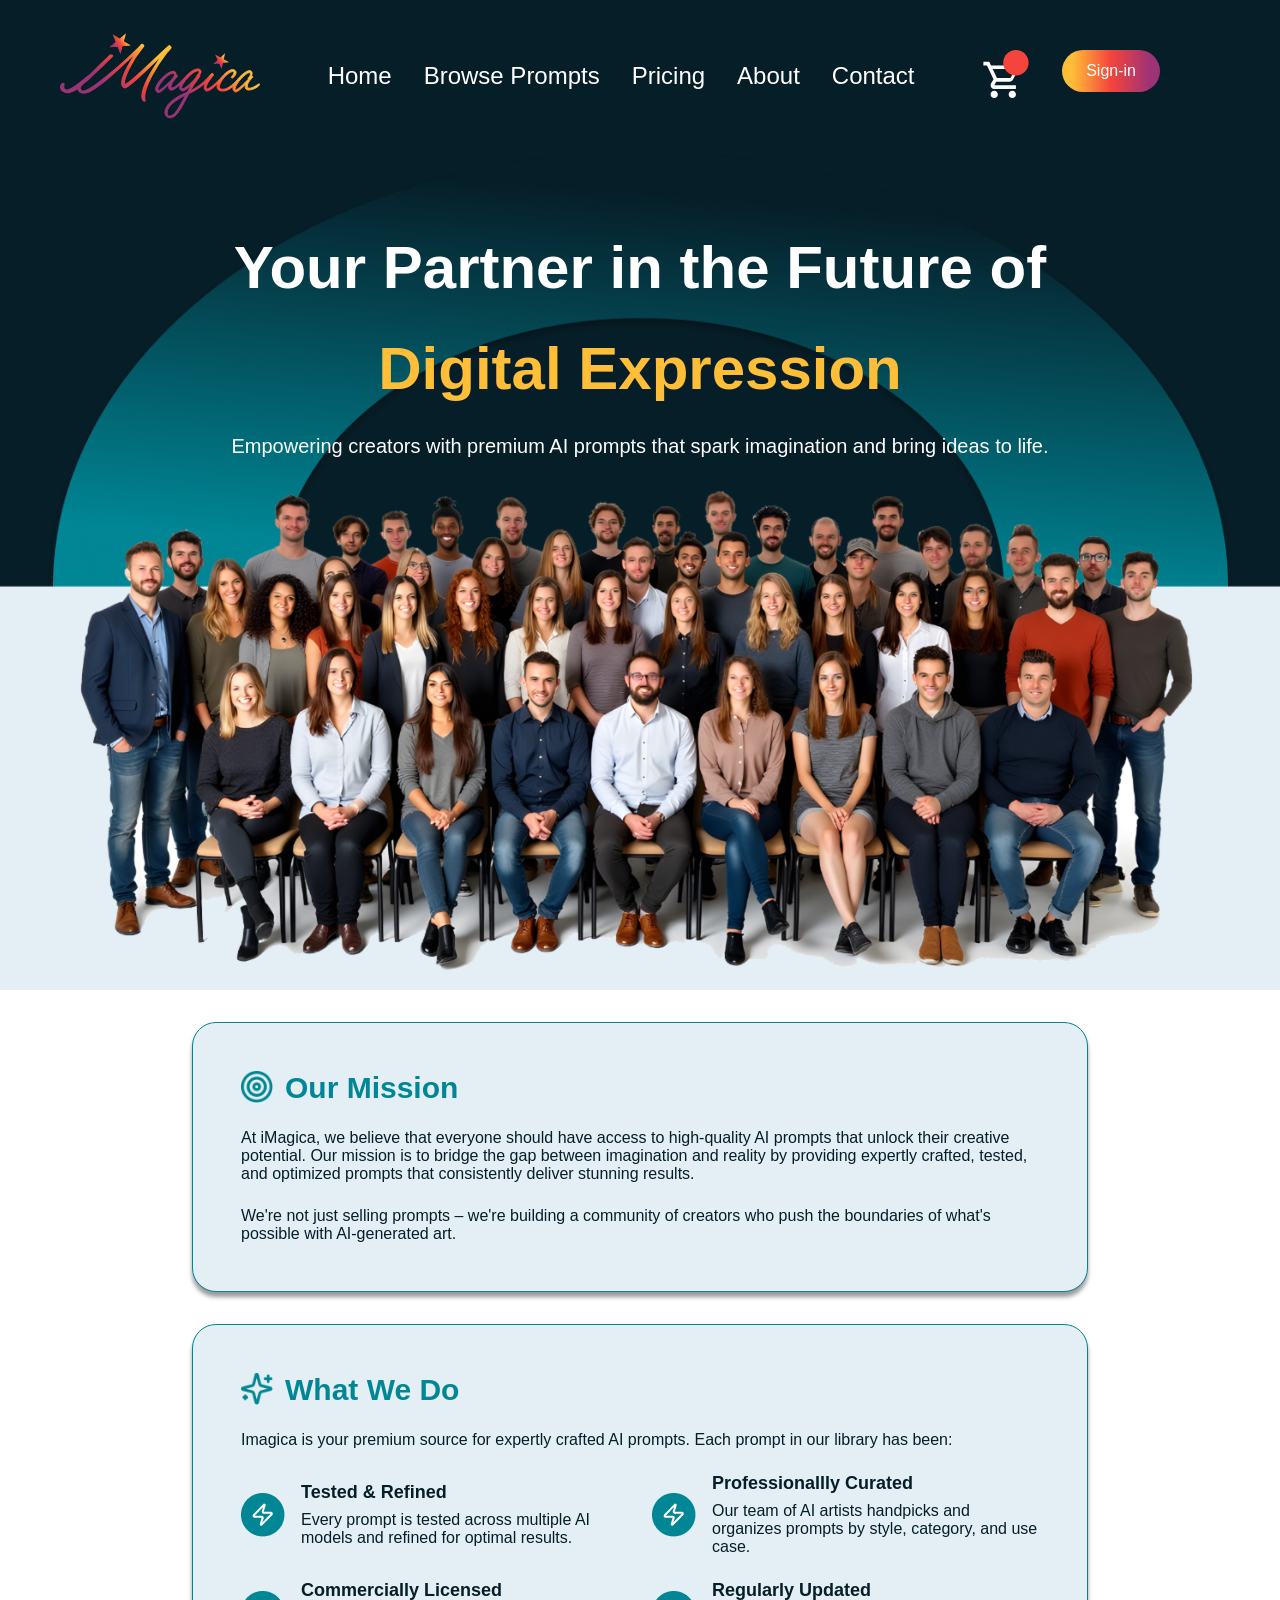
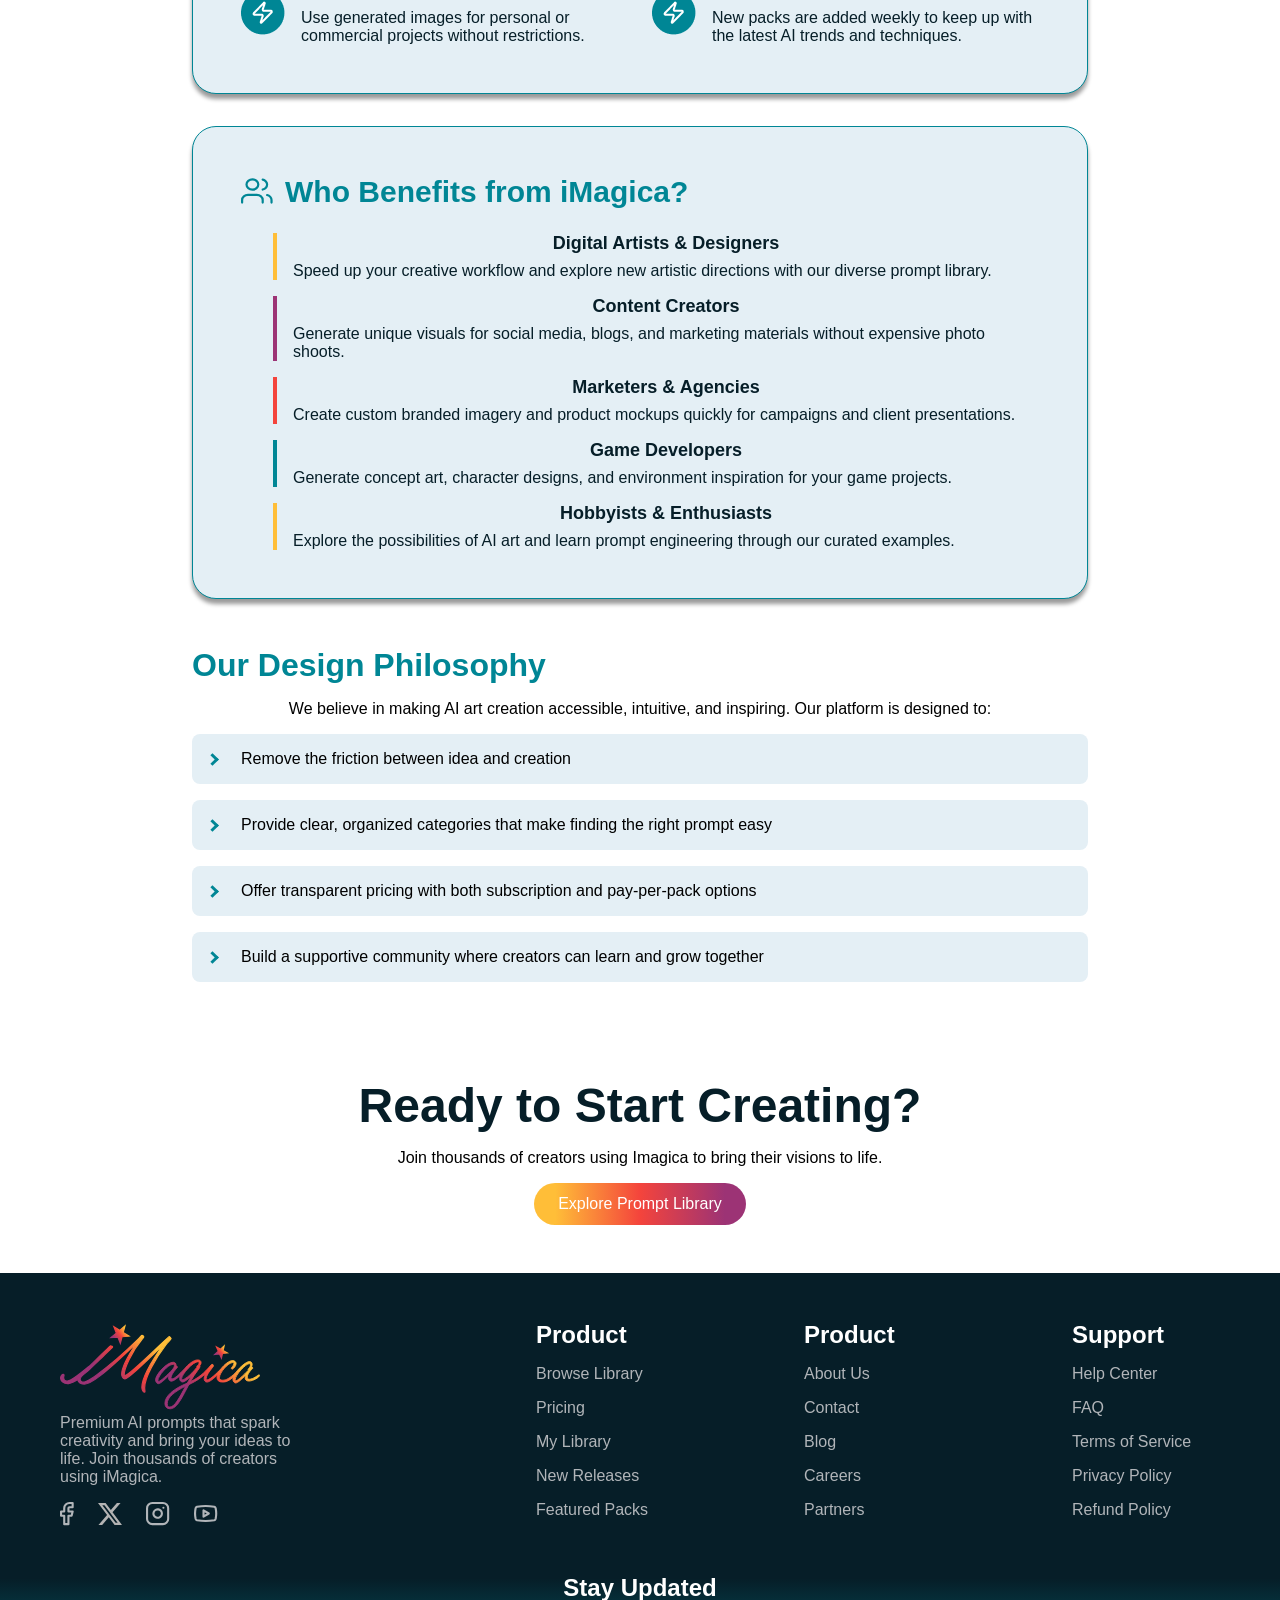
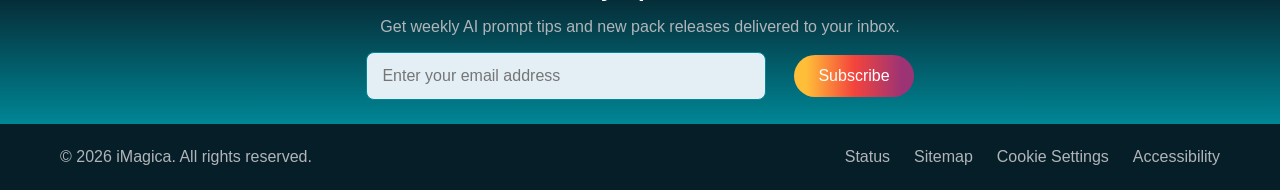
==== about.html @ 20c1e77d "Initial commit: basic html and css pages" ====
<!DOCTYPE html>
<html lang="en">

<head>
  <meta charset="UTF-8">
  <meta name="viewport" content="width=device-width, initial-scale=1.0">
  <link rel="stylesheet" href="css/app.css">
  <title>About iMagica</title>
</head>

<body>
  <header>
    <a href="index.html">
      <img class="logo" src="assets/images/logo.svg" alt="iMagica Logo">
    </a>
    <nav class="navbar">
      <a href="index.html">Home</a>
      <a href="library.html">Browse Prompts</a>
      <a href="plans.html">Pricing</a>
      <a href="about.html">About</a>
      <a href="contact.html">Contact</a>
    </nav>
    <div class="rightHeader">
      <a href="checkoutProduct.html"><img id="headerCart" src="assets/images/headerCart.svg" alt="cart icon"></a>
      <a href="signIn.html"><button class="multiButton">Sign-in</button></a>
    </div>
  </header>

  <section class="aboutHeroSection">
    <div class="aboutHeroContent">
      <h1 id="aboutTitle1">Your Partner in the Future of</h1>
      <h1 id="aboutTitle2">Digital Expression</h1>
      <p id="aboutSubtitle">Empowering creators with premium AI prompts that spark imagination and bring ideas to life.
      </p>
      <img id="teamImage" src="assets/images/team.png" alt="Imagica Team">
    </div>
  </section>

  <main>
    <div class="blueContainer">
      <div class="blueContainerHeader">
        <img class="blueContainerHeaderIcon" src="assets/images/greenTargetIcon.png" alt="Mission Icon">
        <h2>Our Mission</h2>
      </div>
      <p>At iMagica, we believe that everyone should have access to high-quality AI prompts that unlock their creative
        potential. Our mission is to bridge the gap between imagination and reality by providing expertly crafted,
        tested, and optimized prompts that consistently deliver stunning results.</p>
      <p>We're not just selling prompts – we're building a community of creators who push the boundaries of what&#39;s
        possible with AI-generated art.</p>
    </div>

    <div class="blueContainer">
      <div class="blueContainerHeader">
        <img class="blueContainerHeaderIcon" src="assets/images/greenSparkle.png" alt="Mission Icon">
        <h2>What We Do</h2>
      </div>
      <p>Imagica is your premium source for expertly crafted AI prompts. Each prompt in our library has been:</p>
      <div class="whatContainer">
        <div class="whatItem">
          <img src="assets/images/greenCircleFlashIcon.png" alt="Flash Icon">
          <div class="whatText">
            <h3>Tested & Refined</h3>
            <p>Every prompt is tested across multiple AI models and refined for optimal results.</p>
          </div>
        </div>
        <div class="whatItem">
          <img src="assets/images/greenCircleFlashIcon.png" alt="Flash Icon">
          <div class="whatText">
            <h3>Professionallly Curated</h3>
            <p>Our team of AI artists handpicks and organizes prompts by style, category, and use case.</p>
          </div>
        </div>
        <div class="whatItem">
          <img src="assets/images/greenCircleFlashIcon.png" alt="Flash Icon">
          <div class="whatText">
            <h3>Commercially Licensed</h3>
            <p>Use generated images for personal or commercial projects without restrictions.</p>
          </div>
        </div>
        <div class="whatItem">
          <img src="assets/images/greenCircleFlashIcon.png" alt="Flash Icon">
          <div class="whatText">
            <h3>Regularly Updated</h3>
            <p>New packs are added weekly to keep up with the latest AI trends and techniques.</p>
          </div>
        </div>
      </div>
    </div>

    <div class="blueContainer">
      <div class="blueContainerHeader">
        <img class="blueContainerHeaderIcon" src="assets/images/trustIcon3.svg" alt="Mission Icon">
        <h2>Who Benefits from iMagica?</h2>
      </div>
      <div class="whoPointContainer">
        <div class="whoPoints" id="whoPoint1">
          <h3>Digital Artists & Designers</h3>
          <p>Speed up your creative workflow and explore new artistic directions with our diverse prompt library.</p>
        </div>
        <div class="whoPoints" id="whoPoint2">
          <h3>Content Creators</h3>
          <p>Generate unique visuals for social media, blogs, and marketing materials without expensive photo shoots.
          </p>
        </div>
        <div class="whoPoints" id="whoPoint3">
          <h3>Marketers & Agencies</h3>
          <p>Create custom branded imagery and product mockups quickly for campaigns and client presentations.</p>
        </div>
        <div class="whoPoints" id="whoPoint4">
          <h3>Game Developers</h3>
          <p>Generate concept art, character designs, and environment inspiration for your game projects.</p>
        </div>
        <div class="whoPoints" id="whoPoint5">
          <h3>Hobbyists & Enthusiasts</h3>
          <p>Explore the possibilities of AI art and learn prompt engineering through our curated examples.</p>
        </div>
      </div>
    </div>

    <div id="philosophySection">
      <h2 id="philosophyHeader">Our Design Philosophy</h2>
      <p>We believe in making AI art creation accessible, intuitive, and inspiring. Our platform is designed to:</p>
      <div class="philosophyPointContainer">
        <i class="arrow right"></i>
        <p>Remove the friction between idea and creation</p>
      </div>
      <div class="philosophyPointContainer">
        <i class="arrow right"></i>
        <p>Provide clear, organized categories that make finding the right prompt easy</p>
      </div>
      <div class="philosophyPointContainer">
        <i class="arrow right"></i>
        <p>Offer transparent pricing with both subscription and pay-per-pack options</p>
      </div>
      <div class="philosophyPointContainer">
        <i class="arrow right"></i>
        <p>Build a supportive community where creators can learn and grow together</p>
      </div>
    </div>

    <div id="readyCTA">
      <h2 class="sectionHeading">Ready to Start Creating?</h2>
      <p>Join thousands of creators using Imagica to bring their visions to life.</p>
      <a href="browse.html"><button class="multiButton">Explore Prompt Library</button></a>
    </div>


  </main>


  <footer>
    <div class="footerLinks">
      <div class="footerSection1">
        <a href="index.html">
          <img class="logo" src="assets/images/logo.svg" alt="iMagica Logo">
        </a>
        <p>Premium AI prompts that spark creativity and bring your ideas to life. Join thousands of creators using
          iMagica.</p>
        <div class="socialIcons">
          <img src="assets/images/facebook.svg" alt="Facebook Icon">
          <img src="assets/images/x.svg" alt="X Icon">
          <img src="assets/images/instagram.svg" alt="Instagram Icon">
          <img src="assets/images/youtube.svg" alt="YouTube Icon">
        </div>
      </div>
      <div class="footerSection2">
        <h3>Product</h3>
        <h2>Browse Library</h2>
        <h2>Pricing</h2>
        <h2>My Library</h2>
        <h2>New Releases</h2>
        <h2>Featured Packs</h2>
      </div>
      <div class="footerSection3">
        <h3>Product</h3>
        <h2>About Us</h2>
        <h2>Contact</h2>
        <h2>Blog</h2>
        <h2>Careers</h2>
        <h2>Partners</h2>
      </div>
      <div class="footerSection4">
        <h3>Support</h3>
        <h2>Help Center</h2>
        <h2>FAQ</h2>
        <h2>Terms of Service</h2>
        <h2>Privacy Policy</h2>
        <h2>Refund Policy</h2>
      </div>
    </div>
    <div class="footerForm">
      <h3>Stay Updated</h3>
      <p>Get weekly AI prompt tips and new pack releases delivered to your inbox.</p>
      <div>
        <input type="email" placeholder="Enter your email address">
        <button class="multiButton">Subscribe</button>
      </div>
    </div>
    <div class="copyrightSection">
      <p>&copy; 2026 iMagica. All rights reserved.</p>
      <div class="legalLinks">
        <p>Status</p>
        <p>Sitemap</p>
        <p>Cookie Settings</p>
        <p>Accessibility</p>
      </div>
    </div>
  </footer>
</body>

</html>
---- css/app.css ----
* {
  box-sizing: border-box;
  margin: 0;
  padding: 0;
  scroll-behavior: smooth;
}

header {
  align-items: center;
  display: flex; 
  background: #061e28; 
  justify-content: space-between;
  flex-direction: row;
  padding: 30px 60px;
}

main {
  background: #ffffff;
  font-family: "Lexend Deca", Helvetica;
  text-align: center;
}

.logo {
  width: 200px;
}

.navbar {
  align-items: center;
  display: flex;
  gap: 32px;
}

nav a {
  color: #ffffff;
  font-family: "Lexend Deca", Helvetica;
  font-size: 24px;
  font-weight: 400;
  text-decoration: none;
}

.multiButton {
  background: linear-gradient(90deg, rgba(255, 190, 56, 1) 10%, rgba(244, 68, 60, 1) 50%, rgba(156, 51, 117, 1) 90%);
  border-radius: 24px;
  border: none;
  padding: 12px 24px;
  font-size: 16px;
  font-family: "Lexend Deca", Helvetica;
  font-weight: 400;
  color: #ffffff;
  cursor: pointer; 
}

.rightHeader {
  display: flex;
  gap: 2rem;
  margin-right: 60px;
}

#headerCart {
  width: 48px;
  height: 48px;
}

footer {
  background: #061e28;
  padding-top: 3rem;
}

.footerLinks {
  display: flex;
  gap: 60px;
  padding-left: 60px;
}

.footerSection1 {
  display: flex;
  flex-direction: column;
  color: #b1b5b9;
  font-family: "Lexend Deca", Helvetica;
  font-size: 16px;
  font-weight: 400;
  width: 40%;
}

.footerSection1 p {
  width: 60%;
}

.footerSection2, .footerSection3, .footerSection4 {
  display: flex;
  flex-direction: column;
  gap: 16px;
  font-family: "Lexend Deca", Helvetica;
  font-size: 16px;
  font-weight: 400;
  width: 20%;

}

.footerLinks h3 {
  color: #ffffff;
  font-family: "Lexend Deca", Helvetica;
  font-size: 24px;
  font-weight: 600;
}

.footerLinks h2 {
  color: #b1b5b9;
  font-family: "Lexend Deca", Helvetica;
  font-size: 16px;
  font-weight: 400;
}

.socialIcons {
  display: flex;
  gap: 24px;
  margin-top: 16px;
  width: 24px;
}

.footerForm {
  margin-top: 3rem;
  padding-bottom: 24px;
  background: linear-gradient(180deg, rgba(6, 30, 40, 1) 3%, rgba(0, 134, 149, 1) 100%);
  display: flex;
  flex-direction: column;
  align-items: center;
  gap: 16px;
}

.footerForm h3 {
  color: #ffffff;
  font-family: "Lexend Deca", Helvetica;
  font-size: 24px;
  font-weight: 600;
  text-align: center;
}

.footerForm p {
  color: #b1b5b9;
  font-family: "Lexend Deca", Helvetica;
  font-size: 16px;
  font-weight: 400;
  text-align: center;
}

.footerForm input {
  background: #e4eff5;
  height: 48px;
  width: 400px;
  font-size: 16px;
  font-family: "Lexend Deca", Helvetica;
  font-weight: 400;
  color: #b1b5b9;
  border: none;
  border-radius: 8px;
  padding: 12px 24px;
  margin-right: 24px;
}

.copyrightSection {
  display: flex;
  flex-direction: row;
  justify-content: space-between;
  background: #061e28;
  color: #b1b5b9;
  font-family: "Lexend Deca", Helvetica;
  font-size: 16px;
  font-weight: 400;
  width: 100%;
  padding: 24px 60px;
}

.legalLinks {
  display: flex;
  gap: 24px;
}

.heroSection {
  background: #061e28;
}

.heroTitle {
  display: flex;
  justify-content: center;
  gap: 24px;
  color: #ffffff;
  font-family: "Lexend Deca", Helvetica;
  font-size: 40px;
  font-weight: 600;
}

.magicContainer {
  position: relative;
  display: inline-block;
}

#magicBase {
  top: 0;
  left: 0;
  height: 110px;
}

#magicOverlay {
  position: absolute;
  top: 0;
  left: 0;
  height: 110px;
  animation: magic-fade 2s ease-in-out infinite;
}

@keyframes magic-fade {
  0%, 100% {
    opacity: 0;
  }
  50% {
    opacity: 1; 
  }
}

.heroBody {
  display: flex;
  gap: 60px;
}

.heroContent {
  display: flex;
  flex-direction: column;
  gap: 48px;
  width: 50%;
  margin-left: 60px;
}

#heroDescription {
  color: #ffffff;
  font-family: "Lexend Deca", Helvetica;
  font-size: 20px;
  font-weight: 400;
}

.heroButtonContainer {
  display: flex;
  height: fit-content;
  gap: 24px;
  margin-top: 48px;
}

.heroButton {
  width: 50%;
}

.inputSearch {
  display: flex;
  align-items: center;
  gap: 16px;
  border: #b1b5b9 1px solid;
  border-radius: 24px;
  padding: 12px 16px;
  width: 100%;
}

.inputSearch input {
  background: transparent;
  border: none;
  font-size: 16px;
  font-family: "Lexend Deca", Helvetica;
  font-weight: 400;
  color: #b1b5b9;
  width: 100%;
}

.styleTagContainer {
  display: flex;
  flex-wrap: wrap;
  gap: 8px;
}

.styleTag {
  background: transparent;
  border: #008695 1px solid;
  width: fit-content;
  border-radius: 24px;
  padding: 8px 16px;
  font-size: 14px;
  font-family: "Lexend Deca", Helvetica;
  font-weight: 400;
  color: #b1b5b9;
}

.sectionHeading {
  color: #061e28;
  font-family: "Lexend Deca", Helvetica;
  font-size: 48px;
  font-weight: 600;
  text-align: center;
  margin-top: 3rem;
}

#featuredPacksContainer {
  display: flex; 
  margin: auto 6rem;
  gap: 24px;
  justify-content: center;
  padding: 24px;
}

.packCard {
  display: flex;
  flex-direction: column;
  border: #b1b5b9 1px solid;
  border-radius: 8px;
  box-shadow: 0 5px 4px rgba(0, 0, 0, 0.4);
  width: 100%;
  max-width: 400px;
  overflow: hidden;
  background: #ffffff;
  margin: 0 auto;
}

.cardContent {
  display: flex;
  flex-direction: column;
  gap: 16px;
  padding: 16px;
  background: #e4eff5;
  border: none;
}

.cardImageContainer {
  line-height: 0;    
  font-size: 0;     
  overflow: hidden; 
  background: transparent; 
  border: none;          
  outline: none;
}

.cardImage {
  display: block;
  width: 100%;
  height: 250px;
  object-fit: cover;
  border: none;
  outline: none;
  margin: -1px 0;
}

.cardLine1 {
  display: flex;
  justify-content: space-between;
}

.cardPrice {
  color: #008695;
  font-family: "Lexend Deca", Helvetica;
  font-size: 24px;
  font-weight: 600;
}

.cardTags {
  display: flex;
  gap: 8px;
}

.cardTag {
  background: transparent;
  border: #008695 1px solid;
  width: fit-content;
  border-radius: 24px;
  padding: 4px 12px;
  font-size: 12px;
  font-family: "Lexend Deca", Helvetica;
  font-weight: 400;
  color: #008695;
  align-content: center;
}

.promptCount {
  color: #008695;
  font-family: "Lexend Deca", Helvetica;
  font-size: 14px;
  font-weight: 400;
}

.cardMoreInfo {
  background: #008695;
  color: #ffffff;
  font-family: "Lexend Deca", Helvetica;
  font-size: 14px;
  font-weight: 400;
  border: none;
  border-radius: 8px;
  padding: 4px 8px;
  width: fit-content;
}

.cardLastLine {
  display: flex;
  justify-content: space-between;
  align-items: baseline  ;
}

.promptCount {
  color: #008695;
  font-family: "Lexend Deca", Helvetica;
  font-size: 14px;
  font-weight: 400;
}

.cardTitle {
  color: #061e28;
  font-family: "Lexend Deca", Helvetica;
  font-size: 20px;
  font-weight: 600;
}

.cardDescription {
  color: #061e28;
  font-family: "Lexend Deca", Helvetica;
  font-size: 16px;
  font-weight: 400;
  line-height: 1.5;
  min-height: 4.5em;
  display: -webkit-box;
  -webkit-line-clamp: 3;
  -webkit-box-orient: vertical;
  overflow: hidden;
}

.cardButtonIcon {
  width: 16px;
  height: 16px;
}

.cardButton {
  display: flex;
  gap: 8px;
  align-items: center;
  justify-content: center;
} 

#trustSection {
  display: flex;
  gap: 24px;
  align-items: center;
  padding: 24px;
  background: #e4eff5;
  justify-content: center;
}

.trustBadge {
  display: flex;
  flex-direction: column;
  gap: 16px;
  align-items: center;
  width: 300px;
  border: #008695 1px solid;
  border-radius: 8px;
  padding: 32px 48px;
  background: #ffffff;
  text-align: center;
}

.trustIcon {
  width: 32px;
  height: 32px;
}

.trustTitle {
  color: #061e28;
  font-family: "Lexend Deca", Helvetica;
  font-size: 18px;
  font-weight: 600;
}

.trustDescription {
  color: #061e28;
  font-family: "Lexend Deca", Helvetica;
  font-size: 14px;
  font-weight: 400;
}

#whySection {
  background: #008695;
  width: 70%;
  max-width: 1200px;
  margin: 3rem auto;
  padding: 60px 40px;
  border-radius: 24px;
}

#whyHeading {
  color: #ffffff;
  font-family: "Lexend Deca", Helvetica;
  font-size: 32px;
  font-weight: 600;
  text-align: center;
}

.whyContent {
  display: flex;
  flex-direction: row;
  justify-content: space-around;
  align-items: flex-start;
  margin-top: 48px;
  gap: 30px;
}

.whyTitle {
  color: #ffffff;
  font-family: "Lexend Deca", Helvetica;
  font-size: 18px;
  font-weight: 600;
}

.whyPoint {
  display: flex;
  flex-direction: column;
  gap: 16px;
  align-items: center;
  max-width: 240px;
  text-align: center;
}

.whyDescription {
  color: #ffffff;
  font-family: "Lexend Deca", Helvetica;
  font-size: 14px;
  font-weight: 400;
}

.whyIcon {
  width: 48px;
  height: 48px;
}

#featuredSection {
  margin: 3rem auto;
}

.aboutHeroContent {
  background-image: url("../assets/images/aboutHeroBackground.png");
  background-repeat: no-repeat;
  background-size: cover;
  background-position: center;
  width: 100%;
  display: flex;
  flex-direction: column;
  gap: 2rem;
}

#teamImage {
  width: 90%;
  height: auto;
  align-self: center;
  margin-bottom: ;
}

#aboutTitle1 {
  color: #ffffff;
  font-family: "Lexend Deca", Helvetica;
  font-size: 60px;
  font-weight: 600;
  align-self: center;
  margin-top: 5rem;
}

#aboutTitle2 {
  color: #ffbe38;
  font-family: "Lexend Deca", Helvetica;
  font-size: 60px;
  font-weight: 600;
  align-self: center;
}

#aboutSubtitle {
  color: #ffffff;
  font-family: "Lexend Deca", Helvetica;
  font-size: 20px;
  font-weight: 400;
  align-self: center;
  text-align: center;
}

.blueContainer {
  display: flex;
  flex-direction: column;
  gap: 24px;
  margin: 2rem auto;
  width: 70%;
  border-radius: 24px;
  border: #008695 1px solid;
  padding: 3rem;
  max-width: 1200px;
  background: #e4eff5;
  box-shadow: 0 5px 4px rgba(0, 0, 0, 0.4);
}

.blueContainerHeader {
  display: flex;
  justify-content: left;
  gap: 12px;
  color: #008695;
  font-family: "Lexend Deca", Helvetica;
  font-size: 20px;
  font-weight: 600;
  text-align: center;
}

.blueContainer p {
  color: #061e28;
  font-family: "Lexend Deca", Helvetica;
  font-size: 16px;
  font-weight: 400;
  text-align: left;
}

.blueContainerHeaderIcon {
  width: 32px;
  height: 32px;
}

.whoPointContainer {
  display: flex;
  flex-direction: column;
  gap: 16px;
  margin-left: 2rem;
}

.whoPoints h3 {
  color: #061e28;
  font-family: "Lexend Deca", Helvetica;
  font-size: 18px;
  font-weight: 600;
}

.whoPoints {
  display: flex;
  flex-direction: column;
  gap: 8px;
  padding-left: 16px;
}

#whoPoint1, #whoPoint5 {
  border-left: #ffbe38 4px solid;
}

#whoPoint2 {
  border-left: #9C3375 4px solid;
}

#whoPoint3 {
  border-left: #F4443C 4px solid;
}

#whoPoint4 {
  border-left: #008695 4px solid;
}

.whatContainer {
  display: grid;
  grid-template-columns: 1fr 1fr;
  gap: 24px;
} 

.whatItem {
  display: flex;
  gap: 16px;
  align-items: center;
  text-align: left;
}

.whatText {
  color: #061e28;
  font-family: "Lexend Deca", Helvetica;
  font-size: 16px;
  font-weight: 400;
}

.whatText h3 {
  color: #061e28;
  font-family: "Lexend Deca", Helvetica;
  font-size: 18px;
  font-weight: 600;
  margin-bottom: 8px;
}

#philosophySection {
  display: flex;
  flex-direction: column;
  gap: 16px;
  margin: 3rem auto;
  width: 70%;
  max-width: 1200px;
}

.philosophyPointContainer {
  display: flex;
  background: #e4eff5;
  gap: 24px;
  padding: 1rem;
  border-radius: 8px;
  align-items: center;
}

.arrow {
  border: solid #008695;
  border-width: 0 3px 3px 0; /* Creates the angled lines */
  display: inline-block;
  padding: 3px; /* Controls the size of the arrow head */
}

.right {
  transform: rotate(-45deg);
  -webkit-transform: rotate(-45deg); /* For wider browser support */
}

#philosophyHeader {
  color: #008695;
  font-family: "Lexend Deca", Helvetica;
  font-size: 32px;
  font-weight: 600;
  text-align: left;
}

#readyCTA {
  display: flex;
  flex-direction: column;
  gap: 16px;
  align-items: center;
  margin: 3rem auto;
}

.libraryGrid {
  display: grid;
  grid-template-columns: repeat(3, 1fr); 
  gap: 40px 24px; 
  max-width: 1250px; 
  margin: 48px auto;
  padding: 0 20px;
}

.productDetailsContainer {
  display: flex;
  gap: 24px;
  max-width: 1200px;
  margin: 3rem auto;
  padding: 0 20px;
  font-family: "Lexend Deca", Helvetica;
  font-size: 16px;
  font-weight: 400;
  color: #061e28;
}

.productImageContainer {
  display: flex;
  flex-direction: column;
  width: 50%;
  gap: 1rem;
}

.mainImage {
  width: 100%;
  height: auto;
  object-fit: cover;
  border-radius: 8px;
}

.thumbnailGrid {
  display: flex;
  justify-content: space-between;
  gap: auto;
  width: 100%;
}

.ratings {
  display: flex;
  gap: 16px;
  align-items: center;
}

.starRating {
  display: flex;
  gap: 4px;
}

.ratingStar {
  display: flex;
  gap: 4px;
  height: 24px;
}

.packPurchaseContainer {
  display: flex;
  flex-direction: column;
  gap: 16px;
  width: 100%;
  background: #008695;
  color: #ffffff;
  border-radius: 24px;
  padding: 3rem;
}

.packDetailsRow1 {
  display: flex;
  justify-content: space-between;
  align-items: center;
}

.packPrice {
  color: #ffbe38;
  font-family: "Lexend Deca", Helvetica;
  font-size: 32px;
  font-weight: 600;
}

.purchaseCartIcon {
  width: 24px;
  height: 24px;
}

.whiteButton {
  display: flex;
  gap: 8px;
  align-items: center;
  justify-content: center;
  background: #ffffff;
  color: #061e28;
  font-family: "Lexend Deca", Helvetica;
  font-size: 16px;
  font-weight: 400;
  border: none;
  border-radius: 8px;
  padding: 12px 24px;
}

.packDetailsContainer {
  display: flex;
  flex-direction: column;
  gap: 16px;
  color: #061e28;
  background: #e4eff5;
  border: #008695 1px solid;
  padding: 3rem;
  border-radius: 24px;
}

.packDetailsLine {
  display: flex;
  justify-content: space-between;
  align-items: center;
}

.productInfo {
  display: flex;
  flex-direction: column;
  justify-content: space-between;
  margin-left: 2rem;
}

.productHeading {
  color: #061e28;
  font-family: "Lexend Deca", Helvetica;
  font-size: 32px;
  font-weight: 600;
}

.includedPromptsContainer {
  display: flex;
  flex-direction: column;
  gap: 16px;
  border: #008695 1px solid;
  border-radius: 24px;
  padding: 3rem;
  max-width: 1200px;
  margin: 3rem auto;}

.promptItemContainer {
  display: flex;
  justify-content: space-between;
  align-items: center;
  background: #e4eff5;
  border: #008695 1px solid;
  border-radius: 8px;
  padding: 16px;
}

.unlimitedCTAContainer {
  display: flex;
  flex-direction: column;
  gap: 16px;
  align-items: center;
  background: #008695;
  color: #ffffff;
  border-radius: 24px;
  padding: 3rem;
  max-width: 1200px;
  margin: 3rem auto;
  font-family: "Lexend Deca", Helvetica;
}

#accountMain {
  background: #ffffff;
  width: 70%;
  max-width: 1200px;  
  margin: 3rem auto;
}

.accountHeading {
  color: #061e28;
  font-family: "Lexend Deca", Helvetica;
  font-size: 32px;
  font-weight: 600;
  text-align: left;
}

.manageSubscriptionContainer {
  display: flex;
  justify-content: space-between;
  align-items: center;
  background: #008695;
  color: #ffffff;
  border-radius: 24px;
  padding: 3rem;
  max-width: 1200px;
  margin: 3rem auto;
  font-family: "Lexend Deca", Helvetica;
}

.account {
  display: flex;
  flex-direction: column;
  gap: 16px;
}

.accountSummaryContainer {
  display: flex;
  justify-content: space-between;
  max-width: 1200px;
  margin: 3rem auto;
}

.accountStatContainer {
  display: flex;
  flex-direction: column;
  gap: 8px;
  background: #e4eff5;
  border: #008695 1px solid;
  border-radius: 8px;
  padding: 2rem;
  width: 30%;
}

.accountStatContainer h3 {
  color: #061e28;
  font-family: "Lexend Deca", Helvetica;
  font-size: 24px;
  font-weight: 600;
}

.accountStatContainer p {
  color: #008695;
  font-family: "Lexend Deca", Helvetica;
  font-size: 24px;
  font-weight: 600;
}

.purchasedPacksContainer {
  border: #008695 1px solid;
  border-radius: 24px;
  padding: 3rem;
}

.accountSettingsContainer {
  display: flex;
  flex-direction: column;
  gap: 16px;
  background: #e4eff5;
  border: #008695 1px solid;
  border-radius: 24px;
  padding: 3rem;
  margin-top: 3rem;
}

.purchasedCardContainer {
  display: grid;
  grid-template-columns: repeat(3, 1fr);
  gap: 24px;
  margin-top: 2rem;
}

.purchasedCardContainer h2 {
  color: #061e28;
  font-family: "Lexend Deca", Helvetica;
  font-size: 32px;
  font-weight: 600;
}

.settingsRow {
  display: flex;
  justify-content: space-between;
  align-items: center;
  padding: 16px;
  border-bottom: #008695 1px solid;
}

.editButton {
  background: #ffffff;
  color: #008695;
  font-family: "Lexend Deca", Helvetica;
  font-size: 14px;
  font-weight: 400;
  border: none;
  border-radius: 8px;
  padding: 4px 8px;
}

#contactTop {
  display: flex;
  gap: 60px;
  justify-content: center;
  max-width: 1200px;
  margin: 3rem auto;
}

.contactForm {
  display: flex;
  flex-direction: column;
  gap: 16px;
  width: 50%;
  background: #008695;
  color: #ffffff;
  border-radius: 24px;
  padding: 3rem;
  font-family: "Lexend Deca", Helvetica;
}

#contactFormHeading {
  display: flex;
  align-items: left;
  gap: 16px;
  color: #ffffff;
  font-family: "Lexend Deca", Helvetica;
  font-size: 16px;
  font-weight: 600;
}

.contactForm input, .contactForm textarea {
  background: #e4eff5;
  border: none;
  border-radius: 8px;
  padding: 12px 16px;
  font-size: 16px;
  font-family: "Lexend Deca", Helvetica;
  font-weight: 400;
  color: #061e28;
}

.contactFormMessage {
  margin-top: 3rem;
}

.contactInfo {
  display: flex;
  flex-direction: column;
  gap: 16px;
  background: #ffffff;
  border: #008695 1px solid;
  border-radius: 24px;
  padding: 3rem;
  font-family: "Lexend Deca", Helvetica;
  text-align: left;
}

.contactInfo h2 {
  color: #008695;
  font-family: "Lexend Deca", Helvetica;
  font-size: 32px;
  font-weight: 600;
}

.contactInfoHeader {
  display: flex;
  align-items: center;
  gap: 16px;
}

.contactTopRight  {
  display: flex;
  flex-direction: column;
  justify-content: space-between;
  gap: 16px;
}

.supportContainer {
  display: flex;
  flex-direction: column;
  align-items: center;
  gap: 16px;
  background: #e4eff5;
  border: #008695 1px solid;
  border-radius: 24px;
  padding: 3rem;
}

.viewPlansButton {
  background: #008695;
  color: #ffffff;
  font-family: "Lexend Deca", Helvetica;
  font-size: 16px;
  font-weight: 400;
  border: none;
  border-radius: 8px;
  padding: 12px 24px;
}

#faqHeading {
  display: flex;
  align-items: center;
  gap: 16px;
  color: #008695;
  font-family: "Lexend Deca", Helvetica;
  font-size: 24px;
  font-weight: 600;
  text-align: center;
}

#faqContainer {
  display: flex;
  flex-direction: column;
  gap: 16px;
  margin: 3rem auto;
  max-width: 1200px;
  text-align: left;
}

.faqItem {
  display: flex;
  justify-content: space-between;
  background: #e4eff5;
  border: #008695 1px solid;
  border-radius: 8px;
  padding: 1rem;
  align-items: center;
  margin: 1rem 0;
}

.down {
  transform: rotate(45deg);
  -webkit-transform: rotate(45deg);
}

#questionIcon {
  width: 32px;
  height: 32px;
}

#refundPolicyContainer {
  display: flex;
  flex-direction: column;
  gap: 16px;
  background: #e4eff5;
  border: #008695 1px solid;
  border-radius: 24px;
  padding: 3rem;
  max-width: 1200px;
  margin: 3rem auto;
}

#refundPolicyContainer h2 {
  color: #008695;
  font-family: "Lexend Deca", Helvetica;
  font-size: 32px;
  font-weight: 600;
  margin-bottom: 1rem;
}

#refundPolicyContainer h3 {
  margin-bottom: -0.7rem;
}

.plansContainer {
  display: flex;
  gap: 24px;
  justify-content: center;
  align-items: center;
}

.bluePlanCard, .whitePlanCard {
  width: 380px;
  min-height: 550px;
  display: flex;
  flex-direction: column;
  justify-content: space-between;
}

.whitePlanCard {
  min-height: 620px; 
  position: relative; 
  border: #008695 1px solid;
  border-radius: 24px;
  padding: 3rem;
}

.bluePlanCard {
  background: #008695;
  color: #ffffff;
  border-radius: 24px;
  padding: 3rem;
}

.customBullets1, .customBullets2, .customDownloadBullets {
  display: flex;
  flex-direction: column;
  gap: 12px;
  text-align: left;
  list-style: none;
  padding: 0;
  margin: 20px 0;
}

.customBullets1 li {
  display: flex;        
  align-items: flex-start; 
  gap: 12px;            
  text-align: left;
}

.customDownloadBullets li {
  display: flex;        
  align-items: flex-start; 
  gap: 12px;            
  text-align: left;
}

.customBullets1 li::before {
  content: "✓";
  color: #ffbe38;
  font-weight: 700;
  flex-shrink: 0;
}

.customBullets2 li {
  display: flex;        
  align-items: flex-start; 
  gap: 12px;            
  text-align: left;
}

.customBullets2 li::before {
  content: "✓";
  color: #008695; 
  font-weight: 700;
  flex-shrink: 0;       
}

.customDownloadBullets li::before {
  content: url(../assets/images/downloadIcon.svg);
  color: #061e28;
  font-weight: 700;
  flex-shrink: 0;
}

.plansHeader {
  display: flex;
  flex-direction: column;
  gap: 8px;
  text-align: center;
  margin-bottom: 1rem;
  margin-top: 2rem;
}

.plansHeader h2 {
  margin-top: 2rem;
}

.plansHeader h1 {
  font-size: 48px;
}

.plansSection {
  display: flex;
  flex-direction: column;
  gap: 24px;
  max-width: 1200px;
  margin: 3rem auto;
}

.mostPopularContainer {
  position: absolute;
  top: -20px; 
  left: 50%;
  transform: translateX(-50%);
  display: flex;
  gap: 8px;
  align-items: center;
  background: #008695;
  color: #ffffff;
  border-radius: 24px;
  padding: 8px 20px;
  width: max-content;
  z-index: 10;
}

.priceContainer {
  display: flex;
  align-items: baseline;
  justify-content: center;
  gap: 4px;
}

.planPrice {
  font-size: 48px;
  font-weight: 700;
  color: inherit; 
}

.bluePlanCard .planPrice {
  color: #ffbe38;
}

.whitePlanCard .planPrice {
  color: #008695;
}

.greenButton {
  background: #008695;
  color: #ffffff;
  font-family: "Lexend Deca", Helvetica;
  font-size: 16px;
  font-weight: 400;
  border: none;
  border-radius: 8px;
  padding: 12px 48px;
  align-self: center;
}

#individualPacks {
  text-align: center;
}

#includedContainer {
  display: flex;
  flex-direction: column;
  gap: 16px;
  border: #008695 1px solid;
  border-radius: 24px;
  padding: 3rem;
  max-width: 1200px;
  margin: 3rem auto;
    box-shadow: 0 5px 4px rgba(0, 0, 0, 0.4);
 
}

#includedContainer h2 {
  color: #008695;
  font-family: "Lexend Deca", Helvetica;
  font-size: 32px;
  font-weight: 600;
}

#includedChart {
  width: 100%;
  height: auto;
}

.tableContainer {
  overflow-x: auto;
  margin-top: 2rem;
}

.comparisonTable {
  width: 100%;
  border-collapse: collapse;
  font-family: "Lexend Deca", Helvetica;
}

.comparisonTable thead th {
  padding: 20px;
  text-align: center;
  color: #061e28;
  font-weight: 600;
  font-size: 18px;
  border-bottom: #008695 2px solid;
}

.comparisonTable thead th:first-child {
  text-align: left;
}

.comparisonTable td {
  padding: 18px 20px;
  text-align: center;
  color: #061e28;
  font-size: 16px;
}

.comparisonTable td:first-child {
  text-align: left;
  font-weight: 600;
}

.comparisonTable tbody tr:nth-child(odd) {
  background-color: transparent;
}

.comparisonTable tbody tr:nth-child(even) {
  background-color: #e4eff5; 
}

.comparison-table td.check {
  color: #008695;
  font-weight: 600;
  font-size: 20px;
}

.faqSection2 {
  display: flex;
  flex-direction: column;
  gap: 16px;
  margin: 3rem auto;
  max-width: 1200px;
}

.faqContainer2 {
  display: grid;
  grid-template-columns: repeat(2, 1fr);
  gap: 24px;
}

.faqItem2 {
  display: flex;
  flex-direction: column;
  justify-content: space-between;
  background: #008695;
  color: #ffffff;  
  border-radius: 8px;
  padding: 2rem;
  align-items: left;
}

.faqItem2 h3 {
  color: #ffffff;
  font-family: "Lexend Deca", Helvetica;
  font-size: 18px;
  font-weight: 600;
  text-align: left;
}

.faqItem2 p {
  color: #ffffff;
  font-family: "Lexend Deca", Helvetica;
  font-size: 16px;
  font-weight: 400;
  margin-top: 1rem;
  text-align: left;
}

.faqSection2 h2 {
  color: #061e28;
  font-family: "Lexend Deca", Helvetica;
  font-size: 32px;
  font-weight: 600;
  text-align: center;
  margin-bottom: 1rem;
}

.subscriptionContainer {
  display: flex;
  max-width: 1200px;
  margin: 3rem auto;
}

.summaryContainer {
  display: flex;
  flex-direction: column;
  gap: 16px;
  border: #008695 1px solid;
  border-radius: 24px;
  padding: 3rem;
  width: 50%;
}

.orderPlan {
  display: flex;
  flex-direction: column;
  gap: 8px;
  background: #e4eff5;
  color: #061e28;
  border: #008695 1px solid;
  border-radius: 24px;
  padding: 2rem;
  text-align: left;
}

#planPrice {
  color: #061e28;
  font-family: "Lexend Deca", Helvetica;
  font-size: 32px;
  font-weight: 600;
}

.planPriceContainer {
  display: flex;
  align-items: baseline;
  gap: 4px;
}

#saveTag {
  background: #008695;
  color: #ffffff;
  font-family: "Lexend Deca", Helvetica;
  font-size: 14px;
  font-weight: 400;
  border-radius: 8px;
  padding: 4px 8px;
  width: fit-content;
}

.orderDetails h3 {
  text-align: left;
}

.priceBreakdown {
  display: flex;
  flex-direction: column;
  gap: 8px;
  border-top: #008695 1px solid;
  border-bottom: #008695 1px solid;
  padding: 1rem 0;
  text-align: left;
}

.priceBreakdownRow {
  display: flex;
  justify-content: space-between;
  align-items: center;
}

.totalContainer {
  display: flex;
  align-items: baseline;
  justify-content: space-between;
  gap: 4px;
  font-weight: 600;
}

#guaranteeContainer {
  display: flex;
  flex-direction: column;
  gap: 16px;
  align-items: ;
  background: #e4eff5;
  border: #008695 1px solid;
  border-radius: 24px;
  padding: 2rem;
  max-width: 1200px;
  margin: 3rem auto;
  text-align: left;
  width: 100%;
}

#checkoutFormHeading {
  display: flex;
  align-items: center;
  gap: 12px;
  justify-content: left;
  margin-bottom: 2rem;
}

.checkoutForm {
  display: flex;
  flex-direction: column;
  gap: 16px;
  background: #e4eff5;
  color: #061e28;
  border-radius: 24px;
  padding: 3rem;
  max-width: 1200px;
}

.subscriptionFormContainer {
  display: flex;
  justify-content: center;
  gap: 3rem;
  max-width: 1200px;
  margin: 3rem auto;
  align-items: stretch; 
}

.summaryContainer, .checkoutForm {
  flex: 1; 
  display: flex;
  flex-direction: column;
  padding: 3rem;
  border: 1px solid #008695;
  border-radius: 24px;
  text-align: left;
}

.orderPlan {
  background: #e4eff5;
  border: 1px solid #008695;
  border-radius: 12px;
  padding: 30px;
  margin: 20px 0;
}

#planPrice { 
  font-size: 42px; 
  font-weight: 700; 
  color: #061e28; 
}

#saveTag { 
  background: #008695; 
  color: white; 
  border-radius: 20px; 
  padding: 8px 16px; 
  width: fit-content; 
  margin-top: 8px;
}

.inputGroup { 
  margin-bottom: 3rem; 
  display: flex; 
  flex-direction: column; 
}

.inputGroup label { 
  font-weight: 600; 
  margin-bottom: 8px; 
  color: #008695; 
  font-size: 14px; 
}

input[type="text"], input[type="email"], input[type="password"], input[type="name"] {
  padding: 15px;
  border: 1px solid #008695;
  border-radius: 8px;
}

.topInput { 
  border-bottom: none; 
  border-radius: 8px 8px 0 0; 
}

.splitInput { 
  display: flex; 
}

.bottomLeft { 
  flex: 2; 
  border-radius: 0 0 0 8px; 
  border-right: none; 
}

.bottomRight { 
  flex: 1; 
  border-radius: 0 0 8px 0; 
}

.bottomFull { 
  border-top: none; 
  border-radius: 0 0 8px 8px; 
}
.termsContainer { 
  display: flex; 
  gap: 15px; 
  align-items: flex-start; 
  margin: 2rem 0; 
  font-size: 14px; 
}

.subscribeBtn { 
  width: 100%; 
  height: 60px; 
  font-size: 20px; 
  cursor: pointer; 
}

.secureCheckoutNote {
  display: flex; 
  justify-content: center; 
  align-items: center;
  gap: 12px; 
  margin-top: auto; 
  color: #008695; 
  font-size: 14px;
  padding-top: 2rem;
}

.productSummary {
  display: flex;
  gap: 16px;
}

#downloadMessage {
  display: flex;
  align-items: center;
  gap: 12px;
  color: #061e28;
  justify-content: center;
  background: #b1b5b9;
  border-radius: 8px;
  padding: 8px;
}

.signInContainer, .joinContainer {
  display: flex;
  flex-direction: column;
  gap: 16px;
  align-items: center;
  padding: 3rem;
  max-width: 1200px;
  margin: 1rem auto;
}

.signInForm, .joinForm {
  display: flex;
  flex-direction: column;
  gap: 16px;
  background: #008695;
  color: #ffffff;
  border-radius: 24px;
  padding: 3rem;
  width: 100%;
  max-width: 600px;
  height: auto;
}

.signInJoinToggle {
  display: flex;
  gap: 8px;
  background: #e4eff5;
  width: 100%;
  border-radius: 9px;
  padding: 4px;
  justify-content: center;
}

.activeToggle {
  background: #ffffff;
  color: #061e28;
  border-radius: 8px;
  padding: 12px 12px;
  align-content: center;
  width: 50%;
}

.inactiveToggle {
  color: #b1b5b9;
  padding: 12px 12px;
  align-content: center;
  width: 50%;
  text-decoration: none;
}

.goldButton {
  background: #ffbe38;
  color: #061e28;
  font-weight: 700;
  font-size: 20px;
  border: none;
  border-radius: 8px;
  align-self: center;
  width: 100%;
  padding: 12px 0;
}

.rememberMeContainer {
  display: flex;
  gap: 8px;
  align-items: center;
}

.rememberForgot {
  display: flex;
  justify-content: space-between;
  width: 100%;
}

.socialButton {
  display: flex;
  gap: 8px;
  align-items: center;
  justify-content: center;
  background: #061e28;
  color: #ffffff;
  font-family: "Lexend Deca", Helvetica;
  font-size: 16px;
  font-weight: 400;
  border: none;
  border-radius: 8px;
  padding: 12px 24px;
  width: 50%;
}

.socialButtonContainer {
  display: flex;
  gap: 16px;
  justify-content: center;
  margin-top: 1rem;
}

.continueLine {
  display: flex;
  align-items: center;
  gap: 12px;
  color: #ffffff;
  margin-top: 1rem;
  font-weight: 600;
}

.line {
  flex: 1;
  height: 1px;
  background: #ffffff;
}

.agreeContainer {
  display: flex;
  gap: 8px;
  align-items: center;
  justify-content: left;
  margin: 1rem;
}

#freePackContainer {
  width: 600px;
  text-align: left;
}

.joinInputGroup, .signInInputGroup {
  display: flex;
  flex-direction: column;
  gap: 8px;
}

.joinInputGroup label {
  font-weight: 400;
  color: #ffffff;
  font-size: 14px;
  text-align: left;
}

.signInInputGroup label {
  font-weight: 400;
  color: #ffffff;
  font-size: 14px;
  text-align: left;
}

.homeInputSearch {
  display: flex;
  align-items: center;
  gap: 16px;
  border: #b1b5b9 1px solid;
  border-radius: 24px;
  padding: 12px 16px;
  width: 100%;
}

.homeInputSearch input {
  border: none;
  width: 100%;
  font-size: 16px;
  font-family: "Lexend Deca", Helvetica;
  font-weight: 400;
  background: transparent;
}
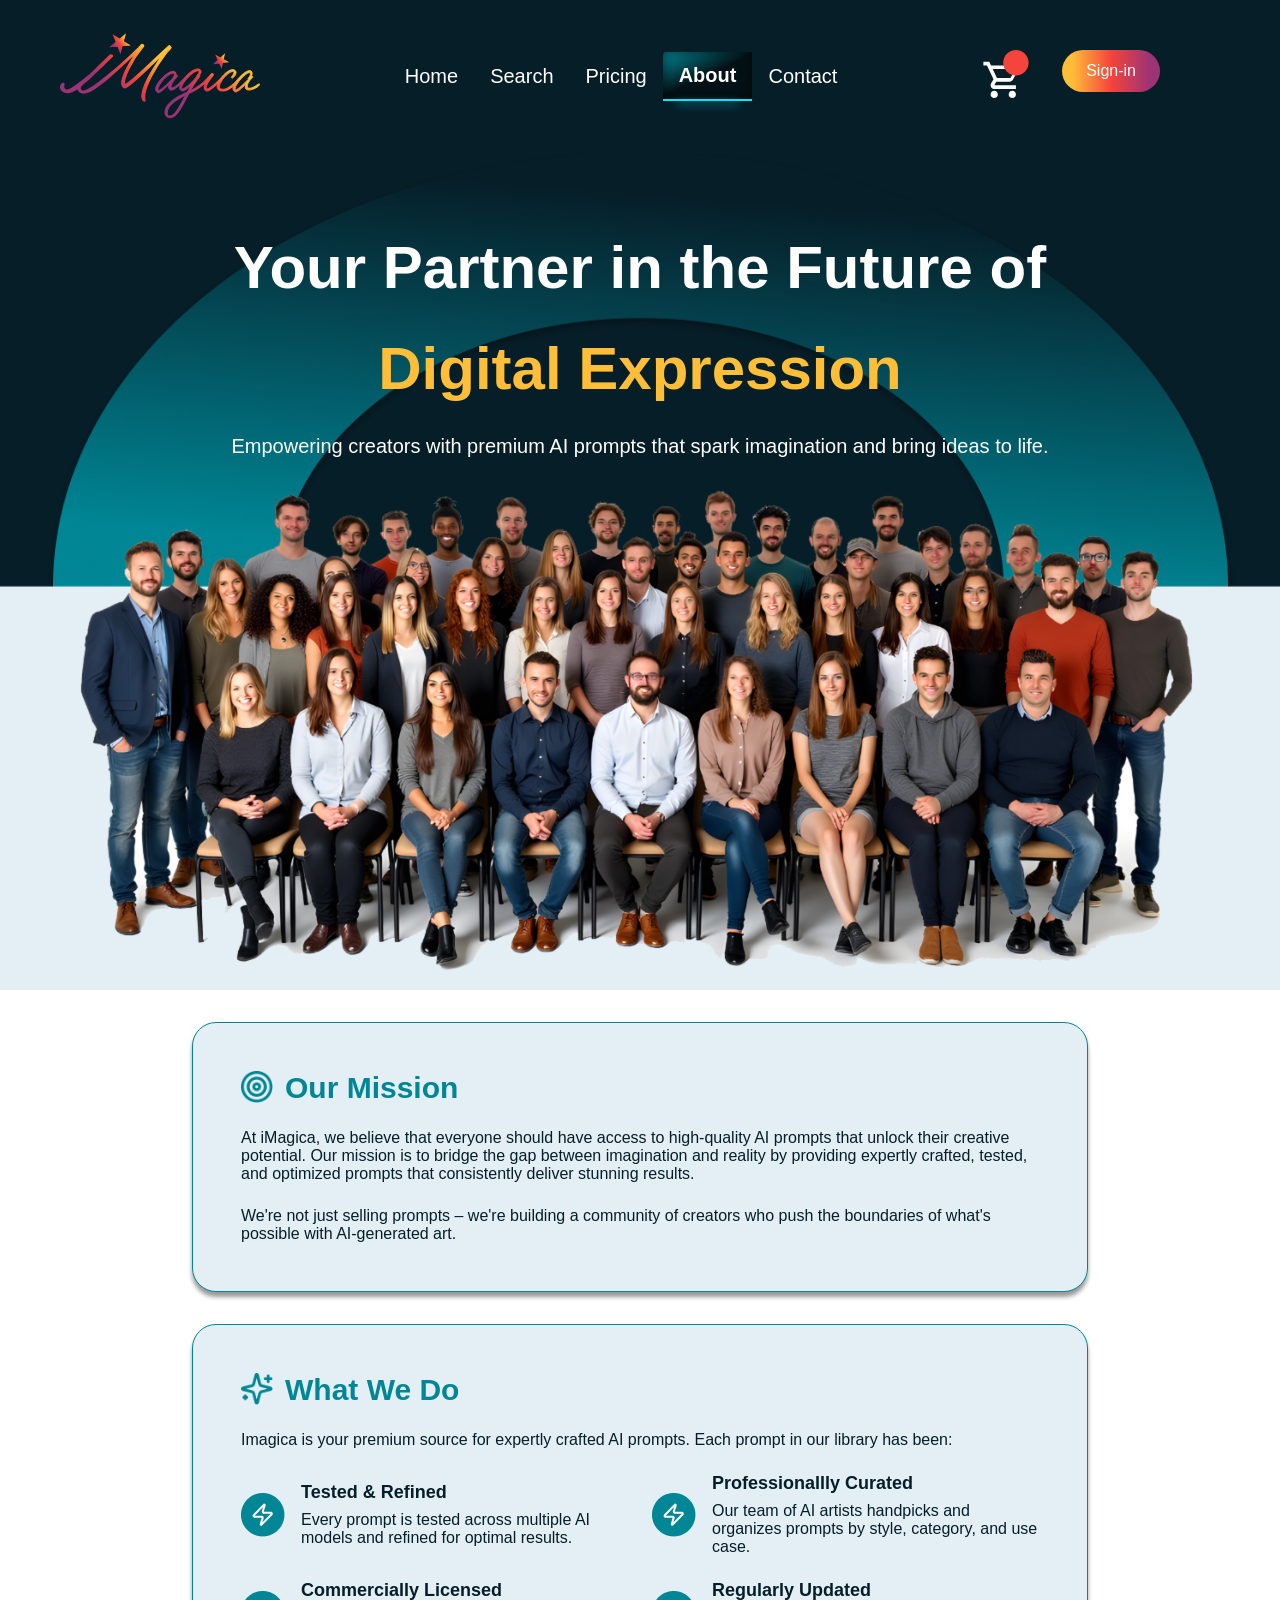
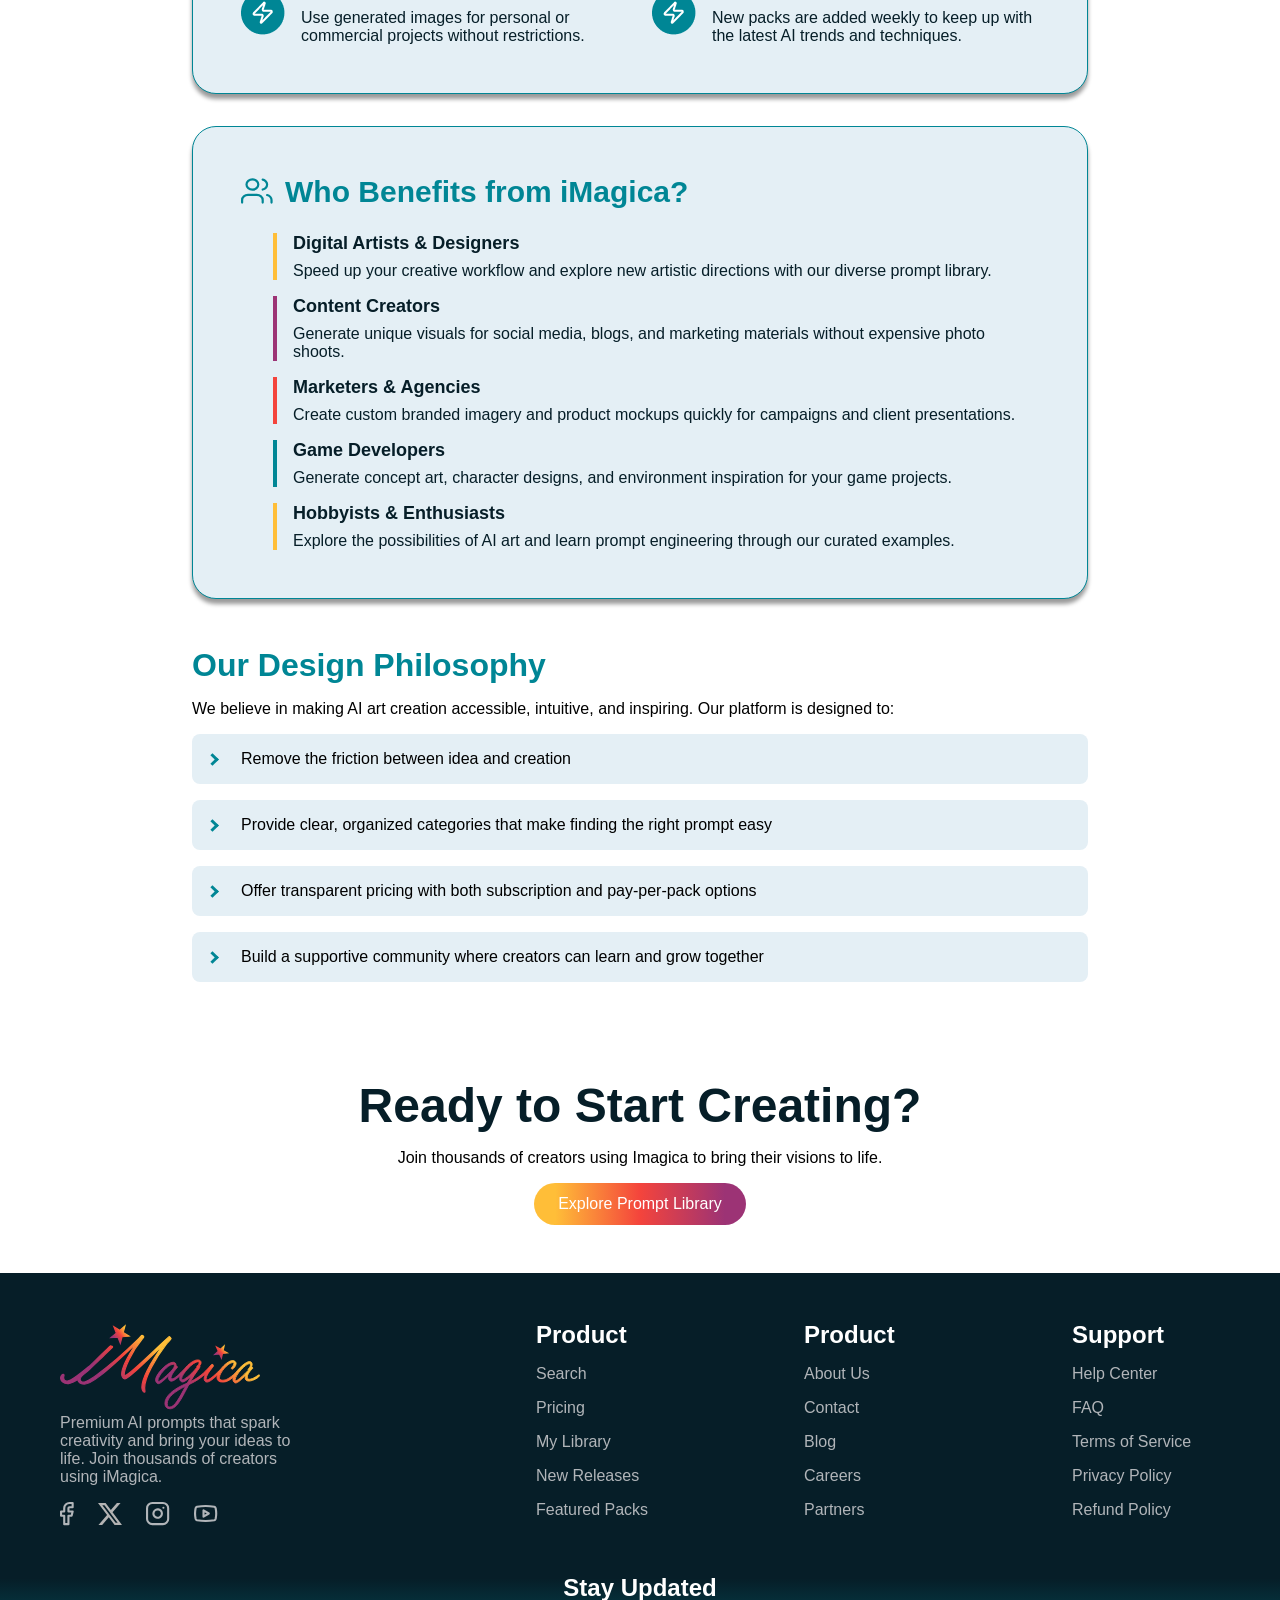
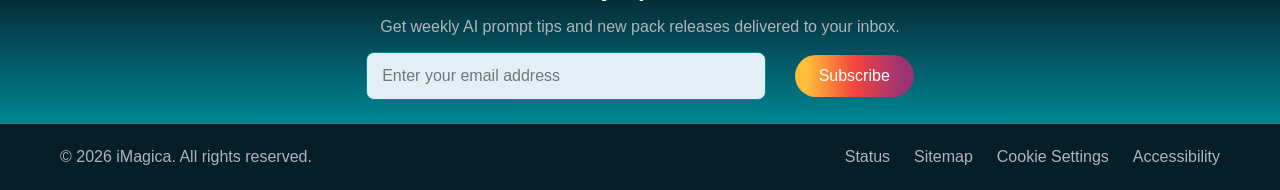
==== commit 7733fea4: "Mobile responsiveness" ====
--- a/about.html
+++ b/about.html
@@ -15,9 +15,9 @@
     </a>
     <nav class="navbar">
       <a href="index.html">Home</a>
-      <a href="library.html">Browse Prompts</a>
+      <a href="library.html">Search</a>
       <a href="plans.html">Pricing</a>
-      <a href="about.html">About</a>
+      <a href="about.html" class="active">About</a>
       <a href="contact.html">Contact</a>
     </nav>
     <div class="rightHeader">
@@ -25,6 +25,16 @@
       <a href="signIn.html"><button class="multiButton">Sign-in</button></a>
     </div>
   </header>
+
+  <div class="mobileHeader">
+    <a href="index.html"><img src="assets/images/logo.svg" alt="iMagica Logo" class="mobileLogo"></a>
+    <div class="mobileHeaderIcons">
+      <div class="rightHeader">
+        <a href="checkoutProduct.html"><img id="headerCart" src="assets/images/headerCart.svg" alt="cart icon"></a>
+      </div>
+      <a href="account.html"><img src="assets/images/profileIcon.svg" alt="Profile"></a>
+    </div>
+  </div>
 
   <section class="aboutHeroSection">
     <div class="aboutHeroContent">
@@ -141,12 +151,30 @@
     <div id="readyCTA">
       <h2 class="sectionHeading">Ready to Start Creating?</h2>
       <p>Join thousands of creators using Imagica to bring their visions to life.</p>
-      <a href="browse.html"><button class="multiButton">Explore Prompt Library</button></a>
+      <a href="library.html"><button class="multiButton">Explore Prompt Library</button></a>
     </div>
 
 
   </main>
 
+  <nav class="mobileNav">
+    <a href="index.html" class="navItem">
+      <img src="assets/images/homeIcon.svg" alt="">
+    </a>
+    <a href="library.html" class="navItem">
+      <img src="assets/images/searchIcon.svg" alt="">
+    </a>
+    <a href="plans.html" class="navItem">
+      <img src="assets/images/priceIcon.svg" alt="">
+    </a>
+    <a href="about.html" class="navItem active">
+      <img src="assets/images/infoIconActive.svg" alt="">
+      <span>About</span>
+    </a>
+    <a href="contact.html" class="navItem">
+      <img src="assets/images/messageIcon.svg" alt="">
+    </a>
+  </nav>
 
   <footer>
     <div class="footerLinks">
@@ -165,7 +193,7 @@
       </div>
       <div class="footerSection2">
         <h3>Product</h3>
-        <h2>Browse Library</h2>
+        <h2>Search</h2>
         <h2>Pricing</h2>
         <h2>My Library</h2>
         <h2>New Releases</h2>
--- a/css/app.css
+++ b/css/app.css
@@ -4,6 +4,7 @@
   margin: 0;
   padding: 0;
   scroll-behavior: smooth;
+  font-family: "Lexend Deca", Helvetica;
 }
 
 header {
@@ -28,15 +29,49 @@
 .navbar {
   align-items: center;
   display: flex;
-  gap: 32px;
+  gap: 0;
 }
 
 nav a {
   color: #ffffff;
-  font-family: "Lexend Deca", Helvetica;
-  font-size: 24px;
+  font-size: 20px;
   font-weight: 400;
   text-decoration: none;
+  padding: 12px 16px;
+  transition: all 0.3s ease;
+  width: 100%;
+  align-items: center;
+  display: flex;
+  justify-content: center;
+}
+
+.navbar a.active {
+  color: #ffffff;
+  font-weight: 700;
+  position: relative;
+  background: linear-gradient(335deg, rgba(2, 12, 16, 0.75) 50%, rgba(1, 181, 198, 0.75) 100%);
+  box-shadow: inset 0px 0px 12px rgba(0, 0, 0, 0.65);
+  border-bottom: 2px solid #00e9ff;
+  border-radius: 4px 0 0 0;
+}
+
+.navbar a:hover:not(.active) {
+  background: linear-gradient(180deg, rgba(2, 12, 16, 0.75) 80%, rgba(1, 181, 198, 0.75) 100%);
+  box-shadow: inset 0px 0px 12px rgba(0, 0, 0, 0.65);
+  color: #00e9ff;
+}
+
+.navbar a.active::after {
+  content: "";
+  position: absolute;
+  bottom: -5px;
+  left: 50%;
+  transform: translateX(-50%);
+  width: 70%;
+  height: 2px;
+  background: #00e9ff;
+  filter: blur(4px);
+  opacity: 0.7;
 }
 
 .multiButton {
@@ -250,6 +285,10 @@
   width: 50%;
 }
 
+#heroImageContainer {
+  width: 50%;
+}
+
 .inputSearch {
   display: flex;
   align-items: center;
@@ -299,6 +338,7 @@
 
 #featuredPacksContainer {
   display: flex; 
+  flex-wrap: wrap;
   margin: auto 6rem;
   gap: 24px;
   justify-content: center;
@@ -312,7 +352,8 @@
   border-radius: 8px;
   box-shadow: 0 5px 4px rgba(0, 0, 0, 0.4);
   width: 100%;
-  max-width: 400px;
+  max-width: 500px;
+  min-width: 300px;
   overflow: hidden;
   background: #ffffff;
   margin: 0 auto;
@@ -325,6 +366,7 @@
   padding: 16px;
   background: #e4eff5;
   border: none;
+  min-height: 200px;
 }
 
 .cardImageContainer {
@@ -442,6 +484,7 @@
 
 #trustSection {
   display: flex;
+  flex-wrap: wrap;
   gap: 24px;
   align-items: center;
   padding: 24px;
@@ -500,6 +543,7 @@
 
 .whyContent {
   display: flex;
+  flex-wrap: wrap;
   flex-direction: row;
   justify-content: space-around;
   align-items: flex-start;
@@ -633,6 +677,7 @@
   font-family: "Lexend Deca", Helvetica;
   font-size: 18px;
   font-weight: 600;
+  text-align: left;
 }
 
 .whoPoints {
@@ -693,6 +738,7 @@
   margin: 3rem auto;
   width: 70%;
   max-width: 1200px;
+  text-align: left;
 }
 
 .philosophyPointContainer {
@@ -706,14 +752,14 @@
 
 .arrow {
   border: solid #008695;
-  border-width: 0 3px 3px 0; /* Creates the angled lines */
+  border-width: 0 3px 3px 0; 
   display: inline-block;
-  padding: 3px; /* Controls the size of the arrow head */
+  padding: 3px;
 }
 
 .right {
   transform: rotate(-45deg);
-  -webkit-transform: rotate(-45deg); /* For wider browser support */
+  -webkit-transform: rotate(-45deg);
 }
 
 #philosophyHeader {
@@ -932,6 +978,7 @@
   display: flex;
   flex-direction: column;
   gap: 16px;
+  text-align: left;
 }
 
 .accountSummaryContainer {
@@ -1003,6 +1050,14 @@
   align-items: center;
   padding: 16px;
   border-bottom: #008695 1px solid;
+}
+
+.settingsRow h2 {
+  text-align: left;
+}
+
+.settingsRow p {
+  text-align: left;
 }
 
 .editButton {
@@ -1869,4 +1924,387 @@
   font-family: "Lexend Deca", Helvetica;
   font-weight: 400;
   background: transparent;
+}
+
+/* --- Hide Mobile UI by default --- */
+.mobileHeader, .mobileNav, #mobileHeroImage, #mobileImageContainer {
+  display: none;
+}
+
+@media (max-width: 768px) {
+  /* Hide Desktop Elements */
+  header, footer, #heroImageContainer, .productImageContainer { display: none; }
+
+  /* Show Mobile Header */
+  .mobileHeader {
+    display: flex;
+    justify-content: space-between;
+    align-items: center;
+    padding: 16px 16px;
+    background: #061e28;
+    position: sticky;
+    top: 0;
+    z-index: 100;
+  }
+
+  .mobileLogo { 
+    width: 180px; 
+  }
+  
+  .mobileHeaderIcons { 
+    display: flex; 
+    align-items: center; 
+  }
+
+  .cartWrapper { 
+    position: relative; 
+  }
+
+  /* --- Bottom Nav (The Cylinder Look) --- */
+  .mobileNav {
+    display: flex;
+    justify-content: space-around;
+    align-items: center;
+    background: #061e28;
+    position: fixed;
+    bottom: 0;
+    width: 100%;
+    height: 90px;
+    border-top: 1px solid rgba(0, 233, 255, 0.1);
+  }
+
+  .navItem {
+    display: flex;
+    flex-direction: column;
+    align-items: center;
+    justify-content: center;
+    flex: 1;
+    height: 100%;
+    text-decoration: none;
+    color: #008695;
+  }
+
+  .navItem img {
+    width: 32px;
+    height: 32px;
+  }
+
+  /* The "Cylinder" Active State */
+  .navItem.active {
+    background: linear-gradient(to right, rgba(0,0,0,0.4) 0%, rgba(0,233,255,0.1) 50%, rgba(0,0,0,0.4) 100%);
+    box-shadow: inset 0 0 15px rgba(0,0,0,0.8);
+    position: relative;
+    color: #00e9ff;
+  }
+
+  /* Glowing Lines top/bottom of active cylinder */
+  .navItem.active::before, .navItem.active::after {
+    content: "";
+    position: absolute;
+    width: 100%;
+    height: 1.5px;
+    background: #00e9ff;
+    filter: blur(2px);
+  }
+
+  .navItem.active::before { 
+    top: 0; 
+  }
+
+  .navItem.active::after { 
+    bottom: 0; 
+  }
+
+  .navItem span { 
+    font-size: 16px; 
+    margin-top: 4px; 
+  }
+
+  .mobileTitle {
+    display: flex;
+    flex-direction: column;
+    align-items: center;
+  }
+
+  .heroTitle {
+    font-size: 28px;
+    text-align: center;
+  }
+
+  #mobileHeroImage {
+    display: block;
+    width: 100%;
+    height: auto;
+    object-fit: cover;
+    margin-bottom: 0;
+  }
+
+  .heroContent {
+  gap: 24px;
+  width: 100%;
+  margin: 0 2rem 2rem 2rem;
+  }
+
+  .mobileHeroButtons{
+    margin-top: 0;
+  }
+
+  #featuredPacksContainer {
+    margin: 2rem;
+  }
+
+  .trustBadge {
+    width: 400px
+  }
+
+  .trustTitle {
+    font-size: 24px;
+  }
+
+  .trustDescription {
+    font-size: 16px;
+  }
+
+  .whyContent {
+    margin: 2rem
+  }
+
+  .whyTitle {
+    font-size: 24px;
+  }
+
+  #whySection {
+    margin-bottom: 8rem;
+  }
+
+  .plansContainer {
+    flex-wrap: wrap;
+  }
+
+  .bluePlanCard, .whitePlanCard {
+    width: 100%;
+    max-width: 500px;
+  }
+
+  .bluePlanCard h2 {
+    font-size: 48px;
+  }
+
+  .whitePlanCard h2 {
+    font-size: 48px;
+  }
+
+  .priceContainer {
+    font-size: 2rem;
+  }
+
+  .customBullets1, .customBullets2 {
+    font-size: 1.2rem;
+  }
+
+  .blueContainer {
+    width: 90%
+  }
+
+  .plansHeader p {
+    font-size: 24px;
+    margin: 0 1rem;
+  }
+
+  .plansHeader h2{
+    font-size: 32px;
+  }
+
+  #aboutTitle1, #aboutTitle2 {
+    font-size: 2rem;
+  }
+
+  .aboutHeroContent {
+    gap: 16px;
+    min-height: 500px;
+  }
+
+  #philosophySection {
+    width: 90%;
+    margin-bottom: 0;
+  }
+
+  #readyCTA {
+    width: 90%;
+    margin: 0 auto 8rem auto;
+  }
+
+  #readyCTA p {
+    font-size: 18px;
+  }
+
+  .whatContainer {
+    grid-template-columns: 1fr;
+  }
+ 
+  #includedContainer {
+    width: 90%;
+  }
+
+  #includedContainer h2 {
+    font-size: 32px;
+  }
+
+  #includedContainer {
+    padding: 2rem;
+  }
+
+  .comparisonTable thead th {
+    font-size: 16px;
+    padding: 12px;
+  }
+
+  .comparisonTable td {
+    font-size: 14px;
+    padding: 10px 12px;
+  }
+
+  .faqSection2 {
+    width: 90%;
+    margin: 0 auto 8rem auto;
+  }
+
+  .sectionTitle {
+    font-size: 24px;
+  }
+
+  #contactTop {
+    flex-direction: column;
+    gap: 2rem;
+    width: 90%;
+  }
+
+  .contactForm {
+    width: 100%;
+  }
+
+  #faqContainer {
+    width: 90%;
+    margin-bottom: 0;
+  }
+
+  #refundPolicyContainer {
+    width: 100%;
+    margin-bottom: 7rem;
+    margin-top: 1rem;
+    padding: 2rem;
+  }
+
+  .supportContainer {
+    margin-top: 2rem;
+  }
+
+  #accountMain {
+    width: 90%;
+    margin: 1rem auto 8rem auto;
+  }
+
+  .accountStatContainer h3 {
+    font-size: 20px;
+  }
+
+  .accountStatContainer p {
+    font-size: 20px;
+  }
+
+  .purchasedPacksContainer h2 {
+    font-size: 32px;
+  }
+
+  .purchasedCardContainer {
+    grid-template-columns: 1fr;
+  }
+
+  #freePackContainer {
+    width: 100%;
+    margin-bottom: 4rem;
+  }
+
+  .libraryGrid {
+    grid-template-columns: 1fr;
+    gap: 24px;
+    margin-bottom: 7rem;
+  }
+
+  .productInfo {
+    gap: 16px;
+    text-align: left;
+  }
+
+  .packDetailsContainer {
+    padding: 2rem;
+  }
+
+  .includedPromptsContainer {
+    width: 90%;
+    padding: 2rem;
+  }
+
+  .includedPromptsContainer p {
+    text-align: left;
+    margin-right: 3rem;
+  }
+
+  .unlimitedCTAContainer {
+    width: 90%;
+    padding: 2rem;
+    margin-bottom: 7rem;
+  }
+
+  .mobileThumbnailGrid {
+    display: flex;
+    justify-content: space-between;
+    margin: 1rem 0;
+  }
+
+  .mobileMainImage {
+    width: 100%;
+    height: auto;
+    object-fit: cover;
+    border-radius: 8px;
+  }
+
+  #mobileImageContainer {
+    display: block;
+    width: 100%;
+    height: auto;
+    object-fit: cover;
+    border-radius: 8px;
+    margin-bottom: 0;
+  }
+
+  .productDetailsContainer {
+    margin: 0;
+    padding: 0;
+    width: 90%;
+  }
+
+  .subscriptionFormContainer {
+    flex-direction: column;
+    gap: 2rem;
+    font-size: larger;
+  }
+
+  .summaryContainer, .checkoutForm {
+    width: 90%;
+    align-self: center;
+  }
+
+  .checkoutForm {
+    margin-bottom: 7rem;
+  }
+
+  .inputGroup {
+    margin-bottom: 2rem;
+  }
+
+  .inputGroup label {
+    font-size: 16px;
+  }
+
 }
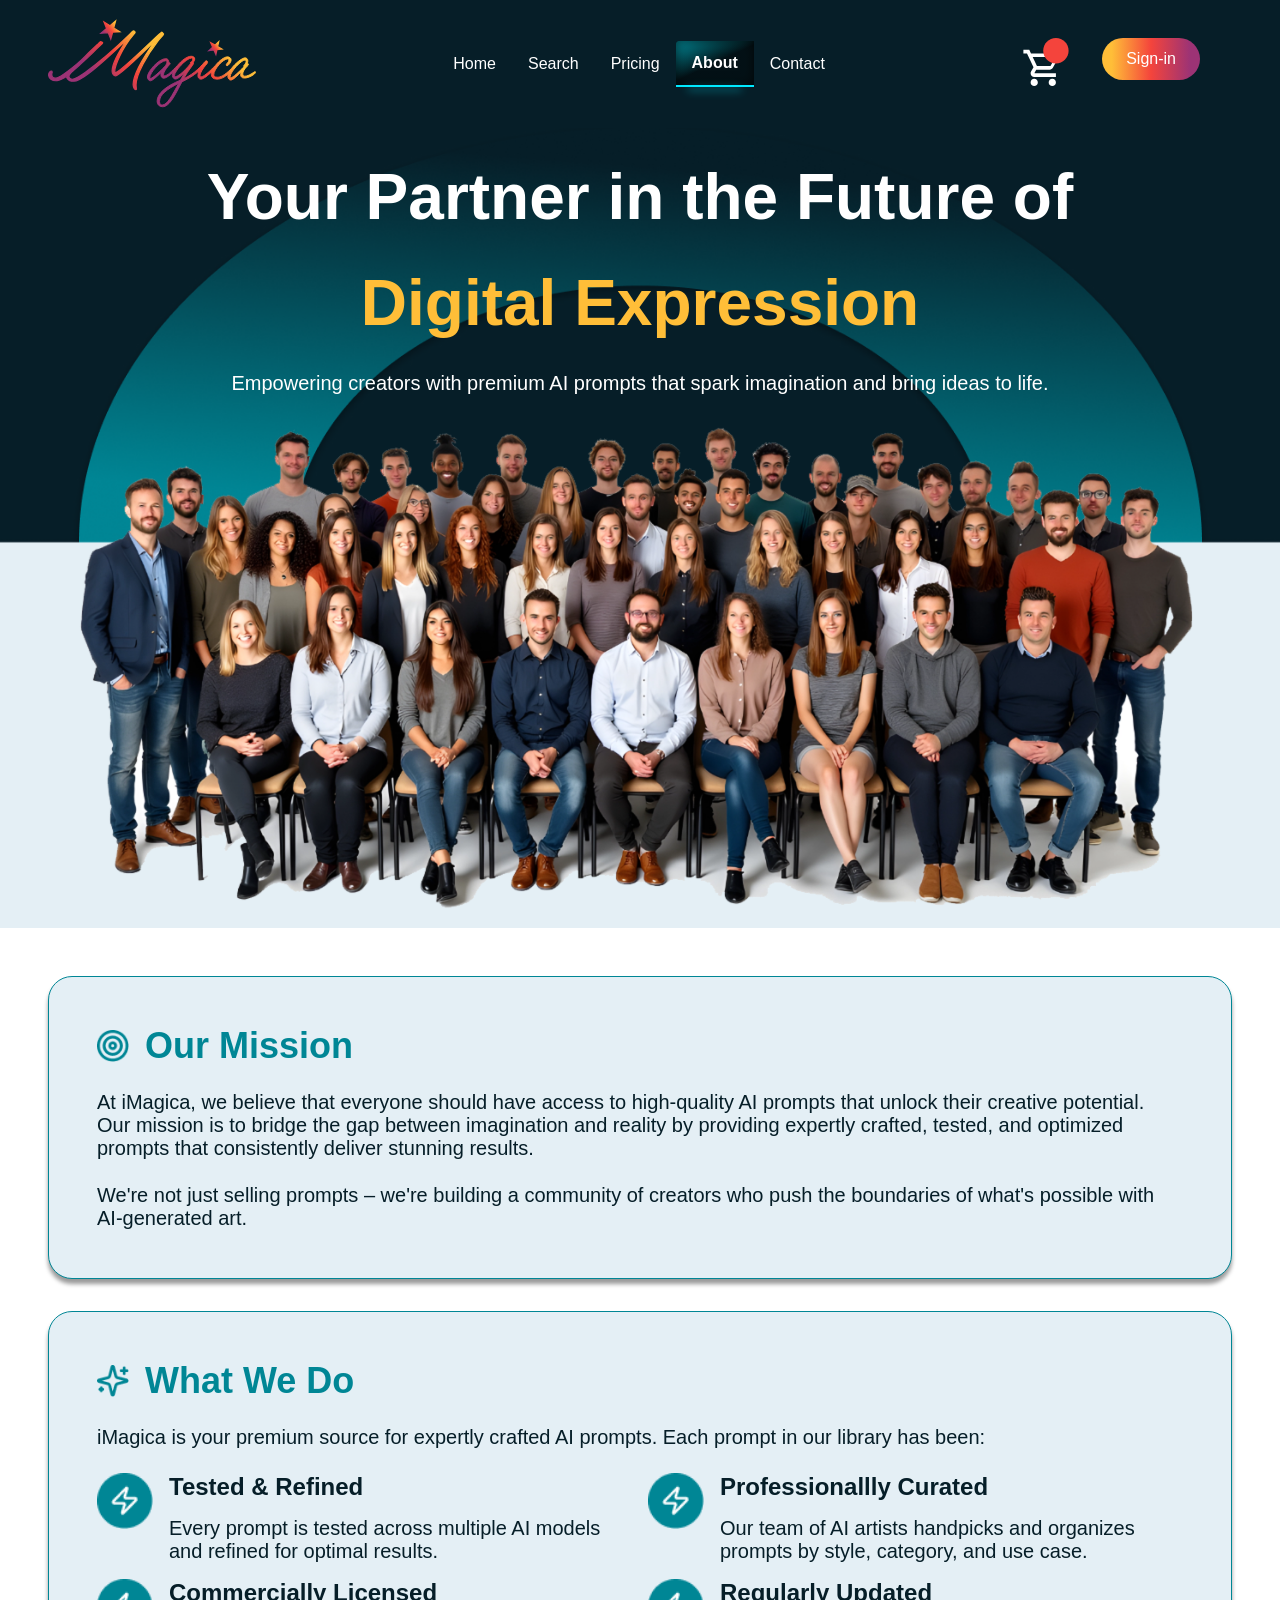
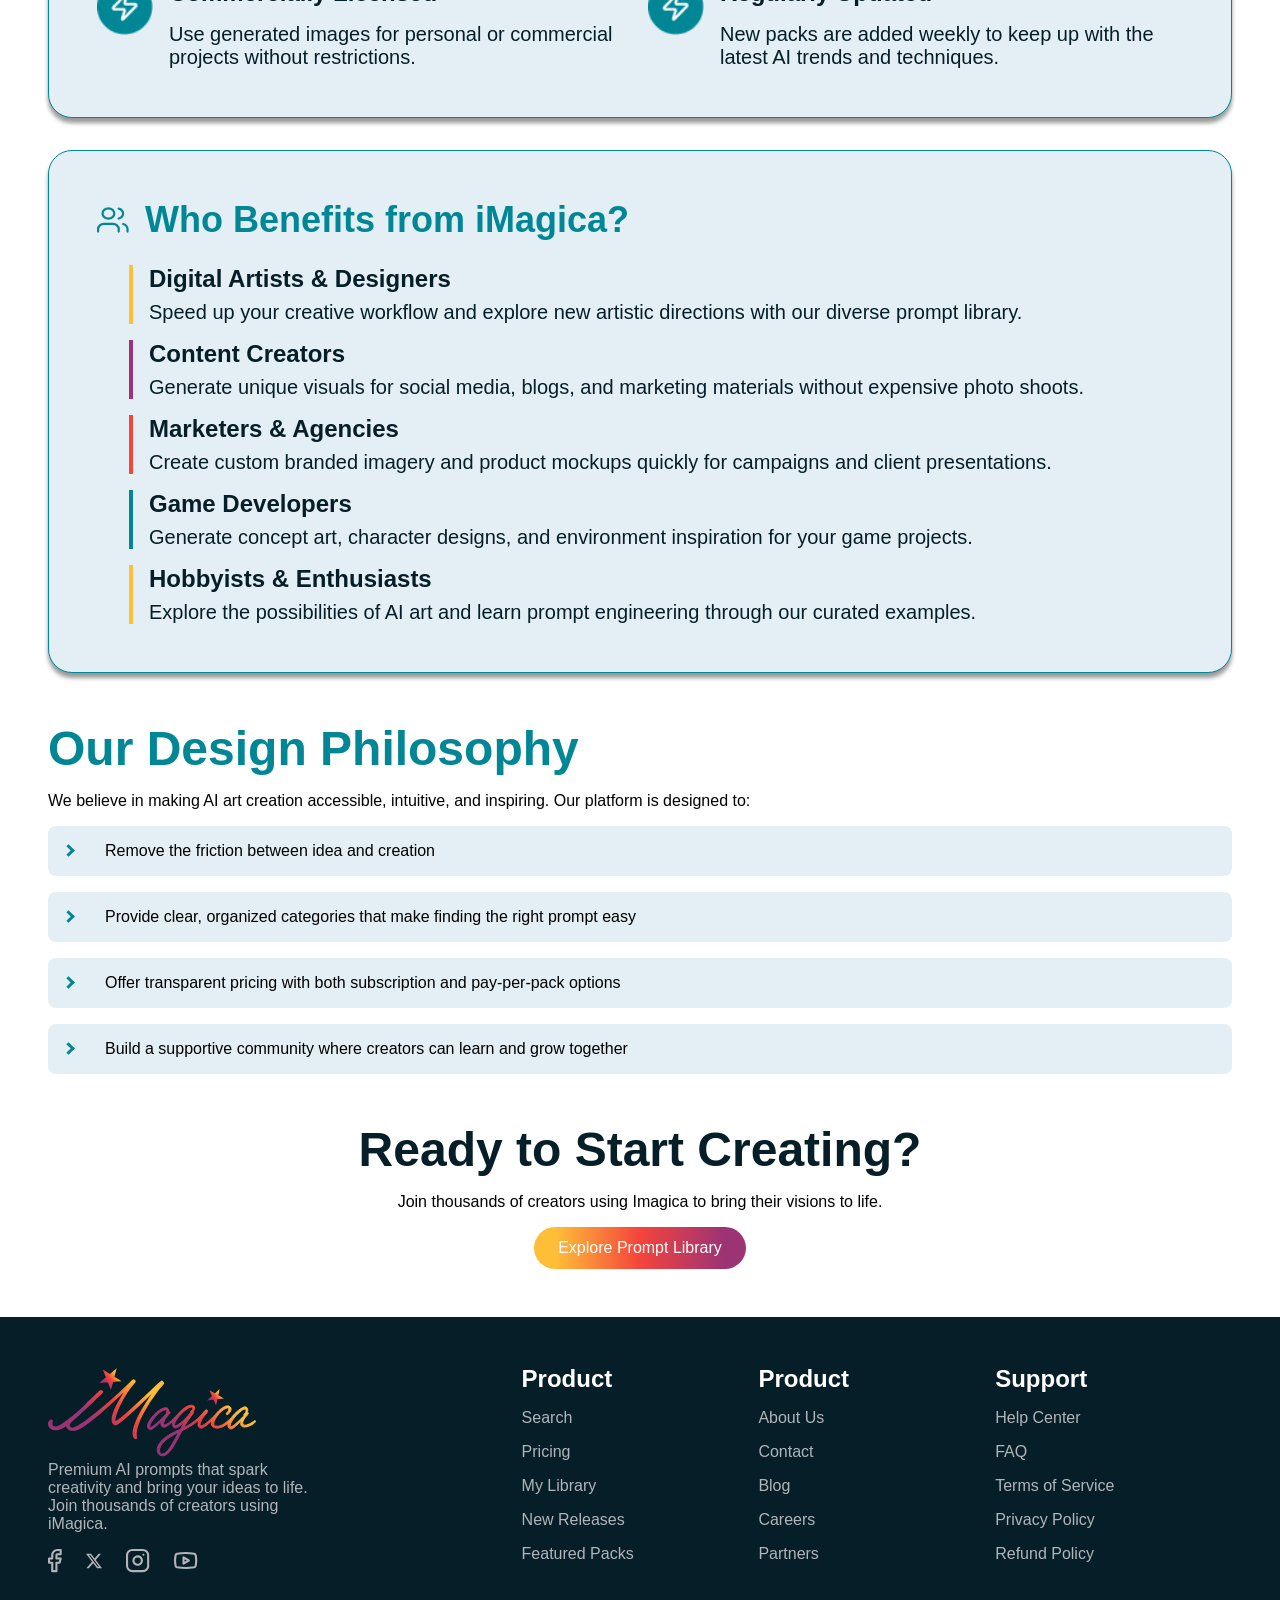
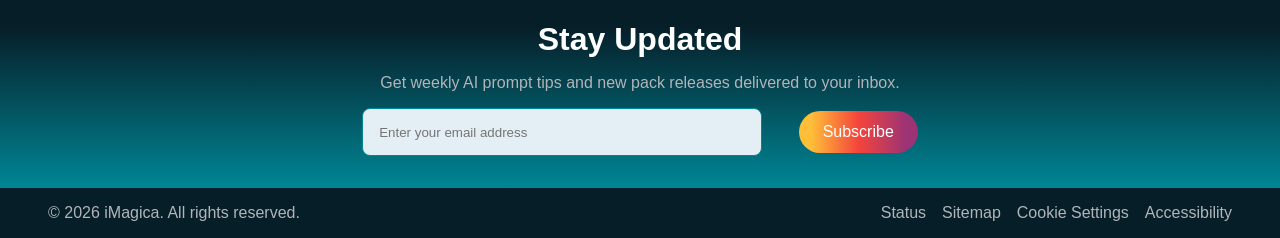
==== commit f4618911: "Responsiveness adjustments" ====
--- a/about.html
+++ b/about.html
@@ -64,36 +64,39 @@
         <img class="blueContainerHeaderIcon" src="assets/images/greenSparkle.png" alt="Mission Icon">
         <h2>What We Do</h2>
       </div>
-      <p>Imagica is your premium source for expertly crafted AI prompts. Each prompt in our library has been:</p>
+      <p>iMagica is your premium source for expertly crafted AI prompts. Each prompt in our library has been:</p>
       <div class="whatContainer">
-        <div class="whatItem">
-          <img src="assets/images/greenCircleFlashIcon.png" alt="Flash Icon">
-          <div class="whatText">
-            <h3>Tested & Refined</h3>
-            <p>Every prompt is tested across multiple AI models and refined for optimal results.</p>
-          </div>
-        </div>
-        <div class="whatItem">
-          <img src="assets/images/greenCircleFlashIcon.png" alt="Flash Icon">
-          <div class="whatText">
-            <h3>Professionallly Curated</h3>
-            <p>Our team of AI artists handpicks and organizes prompts by style, category, and use case.</p>
-          </div>
-        </div>
-        <div class="whatItem">
-          <img src="assets/images/greenCircleFlashIcon.png" alt="Flash Icon">
-          <div class="whatText">
-            <h3>Commercially Licensed</h3>
-            <p>Use generated images for personal or commercial projects without restrictions.</p>
-          </div>
-        </div>
-        <div class="whatItem">
-          <img src="assets/images/greenCircleFlashIcon.png" alt="Flash Icon">
-          <div class="whatText">
-            <h3>Regularly Updated</h3>
-            <p>New packs are added weekly to keep up with the latest AI trends and techniques.</p>
-          </div>
-        </div>
+        <div class="whatItemContainer">
+          <div class="whatItem">
+            <img class="flashIcon" src="assets/images/greenCircleFlashIcon.png" alt="Flash Icon">
+            <div class="whatText">
+              <h3>Tested & Refined</h3>
+              <p>Every prompt is tested across multiple AI models and refined for optimal results.</p>
+            </div>
+          </div>
+          <div class="whatItem">
+            <img class="flashIcon" src="assets/images/greenCircleFlashIcon.png" alt="Flash Icon">
+            <div class="whatText">
+              <h3>Professionallly Curated</h3>
+              <p>Our team of AI artists handpicks and organizes prompts by style, category, and use case.</p>
+            </div>
+          </div>
+          <div class="whatItem">
+            <img class="flashIcon" src="assets/images/greenCircleFlashIcon.png" alt="Flash Icon">
+            <div class="whatText">
+              <h3>Commercially Licensed</h3>
+              <p>Use generated images for personal or commercial projects without restrictions.</p>
+            </div>
+          </div>
+          <div class="whatItem">
+            <img class="flashIcon" src="assets/images/greenCircleFlashIcon.png" alt="Flash Icon">
+            <div class="whatText">
+              <h3>Regularly Updated</h3>
+              <p>New packs are added weekly to keep up with the latest AI trends and techniques.</p>
+            </div>
+          </div>
+        </div>
+        
       </div>
     </div>
 
@@ -149,7 +152,7 @@
     </div>
 
     <div id="readyCTA">
-      <h2 class="sectionHeading">Ready to Start Creating?</h2>
+      <h2>Ready to Start Creating?</h2>
       <p>Join thousands of creators using Imagica to bring their visions to life.</p>
       <a href="library.html"><button class="multiButton">Explore Prompt Library</button></a>
     </div>
--- a/css/app.css
+++ b/css/app.css
@@ -13,17 +13,17 @@
   background: #061e28; 
   justify-content: space-between;
   flex-direction: row;
-  padding: 30px 60px;
+  padding: 1rem 3rem;
 }
 
 main {
   background: #ffffff;
   font-family: "Lexend Deca", Helvetica;
-  text-align: center;
+  margin: 3rem;
 }
 
 .logo {
-  width: 200px;
+  width: 13rem;
 }
 
 .navbar {
@@ -34,10 +34,10 @@
 
 nav a {
   color: #ffffff;
-  font-size: 20px;
+  font-size: 1rem;
   font-weight: 400;
   text-decoration: none;
-  padding: 12px 16px;
+  padding: 0.8rem 1rem;
   transition: all 0.3s ease;
   width: 100%;
   align-items: center;
@@ -84,17 +84,23 @@
   font-weight: 400;
   color: #ffffff;
   cursor: pointer; 
-}
-
-.rightHeader {
+  white-space: nowrap;
+}
+
+.multiButton:hover {
+  background: linear-gradient(90deg, rgba(255, 189, 56, 0.7) 20%, rgba(244, 69, 60, 0.7) 50%, rgba(156, 51, 118, 0.7) 80%);
+  color: #061e28ac;
+}
+
+.rightHeader { 
   display: flex;
   gap: 2rem;
-  margin-right: 60px;
+  margin-right: 2rem;
 }
 
 #headerCart {
-  width: 48px;
-  height: 48px;
+  width: 3rem;
+  height: 3rem;
 }
 
 footer {
@@ -104,17 +110,13 @@
 
 .footerLinks {
   display: flex;
-  gap: 60px;
-  padding-left: 60px;
+  padding: 0 3rem;
 }
 
 .footerSection1 {
   display: flex;
   flex-direction: column;
   color: #b1b5b9;
-  font-family: "Lexend Deca", Helvetica;
-  font-size: 16px;
-  font-weight: 400;
   width: 40%;
 }
 
@@ -125,73 +127,60 @@
 .footerSection2, .footerSection3, .footerSection4 {
   display: flex;
   flex-direction: column;
-  gap: 16px;
-  font-family: "Lexend Deca", Helvetica;
-  font-size: 16px;
-  font-weight: 400;
+  gap: 1rem;
   width: 20%;
-
 }
 
 .footerLinks h3 {
   color: #ffffff;
-  font-family: "Lexend Deca", Helvetica;
-  font-size: 24px;
+  font-size: 1.5rem;
   font-weight: 600;
 }
 
 .footerLinks h2 {
   color: #b1b5b9;
-  font-family: "Lexend Deca", Helvetica;
-  font-size: 16px;
+  font-size: 1rem;
   font-weight: 400;
 }
 
 .socialIcons {
   display: flex;
-  gap: 24px;
-  margin-top: 16px;
-  width: 24px;
+  gap: 1.5rem;
+  margin-top: 1rem;
+  width: 1rem;
 }
 
 .footerForm {
   margin-top: 3rem;
-  padding-bottom: 24px;
+  padding-bottom: 2rem;
   background: linear-gradient(180deg, rgba(6, 30, 40, 1) 3%, rgba(0, 134, 149, 1) 100%);
   display: flex;
   flex-direction: column;
   align-items: center;
-  gap: 16px;
+  gap: 1rem;
 }
 
 .footerForm h3 {
   color: #ffffff;
   font-family: "Lexend Deca", Helvetica;
-  font-size: 24px;
+  font-size: 2rem;
   font-weight: 600;
   text-align: center;
 }
 
 .footerForm p {
   color: #b1b5b9;
-  font-family: "Lexend Deca", Helvetica;
-  font-size: 16px;
-  font-weight: 400;
-  text-align: center;
 }
 
 .footerForm input {
   background: #e4eff5;
-  height: 48px;
-  width: 400px;
-  font-size: 16px;
-  font-family: "Lexend Deca", Helvetica;
-  font-weight: 400;
+  height: 3rem;
+  width: 25rem;
   color: #b1b5b9;
   border: none;
   border-radius: 8px;
-  padding: 12px 24px;
-  margin-right: 24px;
+  padding: 1rem 2rem;
+  margin-right: 2rem;
 }
 
 .copyrightSection {
@@ -200,16 +189,14 @@
   justify-content: space-between;
   background: #061e28;
   color: #b1b5b9;
-  font-family: "Lexend Deca", Helvetica;
-  font-size: 16px;
-  font-weight: 400;
+  font-size: 1rem;
   width: 100%;
-  padding: 24px 60px;
+  padding: 1rem 3rem;
 }
 
 .legalLinks {
   display: flex;
-  gap: 24px;
+  gap: 1rem;
 }
 
 .heroSection {
@@ -219,11 +206,11 @@
 .heroTitle {
   display: flex;
   justify-content: center;
-  gap: 24px;
-  color: #ffffff;
-  font-family: "Lexend Deca", Helvetica;
-  font-size: 40px;
-  font-weight: 600;
+  gap: 2rem;
+  color: #ffffff;
+  font-size: 2.5rem;
+  font-weight: 600;
+  margin: 0 3rem;
 }
 
 .magicContainer {
@@ -234,14 +221,14 @@
 #magicBase {
   top: 0;
   left: 0;
-  height: 110px;
+  height: 7rem;
 }
 
 #magicOverlay {
   position: absolute;
   top: 0;
   left: 0;
-  height: 110px;
+  height: 7rem;
   animation: magic-fade 2s ease-in-out infinite;
 }
 
@@ -256,29 +243,27 @@
 
 .heroBody {
   display: flex;
-  gap: 60px;
+  gap: 3rem;
 }
 
 .heroContent {
   display: flex;
   flex-direction: column;
-  gap: 48px;
+  gap: 3rem;
   width: 50%;
-  margin-left: 60px;
+  margin-left: 3rem;
 }
 
 #heroDescription {
   color: #ffffff;
-  font-family: "Lexend Deca", Helvetica;
-  font-size: 20px;
-  font-weight: 400;
+  font-size: 1.25rem;
 }
 
 .heroButtonContainer {
   display: flex;
   height: fit-content;
-  gap: 24px;
-  margin-top: 48px;
+  gap: 1.5rem;
+  margin-top: 3rem;
 }
 
 .heroButton {
@@ -292,19 +277,17 @@
 .inputSearch {
   display: flex;
   align-items: center;
-  gap: 16px;
+  gap: 1rem;
   border: #b1b5b9 1px solid;
   border-radius: 24px;
-  padding: 12px 16px;
+  padding: 1rem 2rem;
   width: 100%;
 }
 
 .inputSearch input {
   background: transparent;
   border: none;
-  font-size: 16px;
-  font-family: "Lexend Deca", Helvetica;
-  font-weight: 400;
+  font-size: 1rem;
   color: #b1b5b9;
   width: 100%;
 }
@@ -312,7 +295,7 @@
 .styleTagContainer {
   display: flex;
   flex-wrap: wrap;
-  gap: 8px;
+  gap: 0.5rem;
 }
 
 .styleTag {
@@ -320,29 +303,29 @@
   border: #008695 1px solid;
   width: fit-content;
   border-radius: 24px;
-  padding: 8px 16px;
-  font-size: 14px;
-  font-family: "Lexend Deca", Helvetica;
-  font-weight: 400;
+  padding: 0.4rem 0.8rem;
+  font-size: 0.875rem;
   color: #b1b5b9;
 }
 
+.styleTag:hover {
+  color: #ffffff;
+  border-color: #ffffff;
+}
+
 .sectionHeading {
   color: #061e28;
-  font-family: "Lexend Deca", Helvetica;
-  font-size: 48px;
+  font-size: 3rem;
   font-weight: 600;
   text-align: center;
-  margin-top: 3rem;
+  margin: 3rem;
 }
 
 #featuredPacksContainer {
   display: flex; 
   flex-wrap: wrap;
-  margin: auto 6rem;
-  gap: 24px;
   justify-content: center;
-  padding: 24px;
+  gap: 1rem;
 }
 
 .packCard {
@@ -352,18 +335,18 @@
   border-radius: 8px;
   box-shadow: 0 5px 4px rgba(0, 0, 0, 0.4);
   width: 100%;
-  max-width: 500px;
+  max-width: 400px;
   min-width: 300px;
   overflow: hidden;
-  background: #ffffff;
+  background: #e4eff5;
   margin: 0 auto;
 }
 
 .cardContent {
   display: flex;
   flex-direction: column;
-  gap: 16px;
-  padding: 16px;
+  gap: 1rem;
+  padding: 1rem;
   background: #e4eff5;
   border: none;
   min-height: 200px;
@@ -381,11 +364,10 @@
 .cardImage {
   display: block;
   width: 100%;
-  height: 250px;
+  height: 15rem;
   object-fit: cover;
   border: none;
   outline: none;
-  margin: -1px 0;
 }
 
 .cardLine1 {
@@ -395,14 +377,13 @@
 
 .cardPrice {
   color: #008695;
-  font-family: "Lexend Deca", Helvetica;
-  font-size: 24px;
+  font-size: 1.5rem;
   font-weight: 600;
 }
 
 .cardTags {
   display: flex;
-  gap: 8px;
+  gap: 1rem;
 }
 
 .cardTag {
@@ -410,30 +391,24 @@
   border: #008695 1px solid;
   width: fit-content;
   border-radius: 24px;
-  padding: 4px 12px;
-  font-size: 12px;
-  font-family: "Lexend Deca", Helvetica;
-  font-weight: 400;
+  padding: 0.4rem 0.8rem;
+  font-size: 0.75rem;
   color: #008695;
   align-content: center;
 }
 
 .promptCount {
   color: #008695;
-  font-family: "Lexend Deca", Helvetica;
-  font-size: 14px;
-  font-weight: 400;
+  font-size: 0.875rem;
 }
 
 .cardMoreInfo {
   background: #008695;
   color: #ffffff;
-  font-family: "Lexend Deca", Helvetica;
-  font-size: 14px;
-  font-weight: 400;
+  font-size: 0.875rem;
   border: none;
   border-radius: 8px;
-  padding: 4px 8px;
+  padding: 0.4rem 0.8rem;
   width: fit-content;
 }
 
@@ -443,25 +418,15 @@
   align-items: baseline  ;
 }
 
-.promptCount {
-  color: #008695;
-  font-family: "Lexend Deca", Helvetica;
-  font-size: 14px;
-  font-weight: 400;
-}
-
 .cardTitle {
   color: #061e28;
-  font-family: "Lexend Deca", Helvetica;
-  font-size: 20px;
+  font-size: 1.25rem;
   font-weight: 600;
 }
 
 .cardDescription {
   color: #061e28;
-  font-family: "Lexend Deca", Helvetica;
-  font-size: 16px;
-  font-weight: 400;
+  font-size: 1rem;
   line-height: 1.5;
   min-height: 4.5em;
   display: -webkit-box;
@@ -471,13 +436,13 @@
 }
 
 .cardButtonIcon {
-  width: 16px;
-  height: 16px;
+  width: 1rem;
+  height: 1rem;
 }
 
 .cardButton {
   display: flex;
-  gap: 8px;
+  gap: 1rem;
   align-items: center;
   justify-content: center;
 } 
@@ -485,9 +450,9 @@
 #trustSection {
   display: flex;
   flex-wrap: wrap;
-  gap: 24px;
-  align-items: center;
-  padding: 24px;
+  gap: 2rem;
+  align-items: center;
+  padding: 2rem;
   background: #e4eff5;
   justify-content: center;
 }
@@ -495,48 +460,44 @@
 .trustBadge {
   display: flex;
   flex-direction: column;
-  gap: 16px;
-  align-items: center;
-  width: 300px;
+  gap: 1rem;
+  align-items: center;
+  width: 20rem;
   border: #008695 1px solid;
   border-radius: 8px;
-  padding: 32px 48px;
+  padding: 2rem 3rem;
   background: #ffffff;
   text-align: center;
 }
 
 .trustIcon {
-  width: 32px;
-  height: 32px;
+  width: 2rem;
+  height: 2rem;
 }
 
 .trustTitle {
   color: #061e28;
-  font-family: "Lexend Deca", Helvetica;
-  font-size: 18px;
+  font-size: 1.25rem;
   font-weight: 600;
 }
 
 .trustDescription {
   color: #061e28;
-  font-family: "Lexend Deca", Helvetica;
-  font-size: 14px;
-  font-weight: 400;
+  font-size: 1rem;
 }
 
 #whySection {
   background: #008695;
-  width: 70%;
+  width: 90%;
   max-width: 1200px;
   margin: 3rem auto;
-  padding: 60px 40px;
+  padding: 3rem 2rem;
   border-radius: 24px;
 }
 
 #whyHeading {
   color: #ffffff;
-  font-family: "Lexend Deca", Helvetica;
-  font-size: 32px;
+  font-size: 3rem;
   font-weight: 600;
   text-align: center;
 }
@@ -547,36 +508,33 @@
   flex-direction: row;
   justify-content: space-around;
   align-items: flex-start;
-  margin-top: 48px;
-  gap: 30px;
+  margin-top: 2rem;
+  gap: 2rem;
 }
 
 .whyTitle {
-  color: #ffffff;
-  font-family: "Lexend Deca", Helvetica;
-  font-size: 18px;
+  color: #ffbe38;
+  font-size: 1.5rem;
   font-weight: 600;
 }
 
 .whyPoint {
   display: flex;
   flex-direction: column;
-  gap: 16px;
-  align-items: center;
-  max-width: 240px;
+  gap: 1rem;
+  align-items: center;
+  max-width: 15rem;
   text-align: center;
 }
 
 .whyDescription {
   color: #ffffff;
-  font-family: "Lexend Deca", Helvetica;
-  font-size: 14px;
-  font-weight: 400;
+  font-size: 1rem;
 }
 
 .whyIcon {
-  width: 48px;
-  height: 48px;
+  width: 4rem;
+  height: 4rem;
 }
 
 #featuredSection {
@@ -598,31 +556,26 @@
   width: 90%;
   height: auto;
   align-self: center;
-  margin-bottom: ;
 }
 
 #aboutTitle1 {
   color: #ffffff;
-  font-family: "Lexend Deca", Helvetica;
-  font-size: 60px;
+  font-size: 4rem;
   font-weight: 600;
   align-self: center;
-  margin-top: 5rem;
+  margin-top: 2rem;
 }
 
 #aboutTitle2 {
   color: #ffbe38;
-  font-family: "Lexend Deca", Helvetica;
-  font-size: 60px;
+  font-size: 4rem;
   font-weight: 600;
   align-self: center;
 }
 
 #aboutSubtitle {
   color: #ffffff;
-  font-family: "Lexend Deca", Helvetica;
-  font-size: 20px;
-  font-weight: 400;
+  font-size: 1.25rem;
   align-self: center;
   text-align: center;
 }
@@ -630,9 +583,9 @@
 .blueContainer {
   display: flex;
   flex-direction: column;
-  gap: 24px;
+  gap: 1.5rem;
   margin: 2rem auto;
-  width: 70%;
+  width: 100%;
   border-radius: 24px;
   border: #008695 1px solid;
   padding: 3rem;
@@ -644,38 +597,35 @@
 .blueContainerHeader {
   display: flex;
   justify-content: left;
-  gap: 12px;
+  gap: 1rem;
   color: #008695;
-  font-family: "Lexend Deca", Helvetica;
-  font-size: 20px;
+  font-size: 1.5rem;
   font-weight: 600;
   text-align: center;
 }
 
 .blueContainer p {
   color: #061e28;
-  font-family: "Lexend Deca", Helvetica;
-  font-size: 16px;
-  font-weight: 400;
+  font-size: 1.25rem;
   text-align: left;
 }
 
 .blueContainerHeaderIcon {
-  width: 32px;
-  height: 32px;
+  width: 2rem;
+  height: 2rem;
+  align-self: center;
 }
 
 .whoPointContainer {
   display: flex;
   flex-direction: column;
-  gap: 16px;
+  gap: 1rem;
   margin-left: 2rem;
 }
 
 .whoPoints h3 {
   color: #061e28;
-  font-family: "Lexend Deca", Helvetica;
-  font-size: 18px;
+  font-size: 1.5rem;
   font-weight: 600;
   text-align: left;
 }
@@ -683,8 +633,8 @@
 .whoPoints {
   display: flex;
   flex-direction: column;
-  gap: 8px;
-  padding-left: 16px;
+  gap: 0.5rem;
+  padding-left: 1rem;
 }
 
 #whoPoint1, #whoPoint5 {
@@ -704,39 +654,46 @@
 }
 
 .whatContainer {
+  display: flex;
+  gap: 2rem;
+} 
+
+.whatItemContainer {
   display: grid;
   grid-template-columns: 1fr 1fr;
-  gap: 24px;
-} 
+  gap: 1rem;
+  align-items: center;
+}
 
 .whatItem {
   display: flex;
-  gap: 16px;
-  align-items: center;
-  text-align: left;
+  gap: 1rem;
+  align-items: top;
+  text-align: left;
+}
+
+.flashIcon {
+  width: 3.5rem;
+  height: 3.5rem;
 }
 
 .whatText {
   color: #061e28;
-  font-family: "Lexend Deca", Helvetica;
-  font-size: 16px;
-  font-weight: 400;
+  font-size: 1.25rem;
 }
 
 .whatText h3 {
   color: #061e28;
-  font-family: "Lexend Deca", Helvetica;
-  font-size: 18px;
-  font-weight: 600;
-  margin-bottom: 8px;
+  font-size: 1.5rem;
+  font-weight: 600;
+  margin-bottom: 1rem;
 }
 
 #philosophySection {
   display: flex;
   flex-direction: column;
-  gap: 16px;
+  gap: 1rem;
   margin: 3rem auto;
-  width: 70%;
   max-width: 1200px;
   text-align: left;
 }
@@ -744,7 +701,7 @@
 .philosophyPointContainer {
   display: flex;
   background: #e4eff5;
-  gap: 24px;
+  gap: 2rem;
   padding: 1rem;
   border-radius: 8px;
   align-items: center;
@@ -764,8 +721,7 @@
 
 #philosophyHeader {
   color: #008695;
-  font-family: "Lexend Deca", Helvetica;
-  font-size: 32px;
+  font-size: 3rem;
   font-weight: 600;
   text-align: left;
 }
@@ -773,42 +729,41 @@
 #readyCTA {
   display: flex;
   flex-direction: column;
-  gap: 16px;
+  gap: 1rem;
   align-items: center;
   margin: 3rem auto;
+}
+
+#readyCTA h2 {
+  color: #061e28;
+  font-size: 3rem;
+  font-weight: 600;
 }
 
 .libraryGrid {
   display: grid;
   grid-template-columns: repeat(3, 1fr); 
-  gap: 40px 24px; 
+  gap: 3rem 2rem; 
   max-width: 1250px; 
-  margin: 48px auto;
-  padding: 0 20px;
+  margin: 3rem auto;
+  padding: 0 1rem;
 }
 
 .productDetailsContainer {
   display: flex;
-  gap: 24px;
+  gap: 2rem;
   max-width: 1200px;
   margin: 3rem auto;
-  padding: 0 20px;
-  font-family: "Lexend Deca", Helvetica;
-  font-size: 16px;
-  font-weight: 400;
   color: #061e28;
 }
 
 .productImageContainer {
-  display: flex;
-  flex-direction: column;
+  display: grid;
+  grid-template-rows: 3.4fr 1fr;
   width: 50%;
-  gap: 1rem;
 }
 
 .mainImage {
-  width: 100%;
-  height: auto;
   object-fit: cover;
   border-radius: 8px;
 }
@@ -822,7 +777,7 @@
 
 .ratings {
   display: flex;
-  gap: 16px;
+  gap: 1rem;
   align-items: center;
 }
 
@@ -834,18 +789,18 @@
 .ratingStar {
   display: flex;
   gap: 4px;
-  height: 24px;
+  height: 1.5rem;
 }
 
 .packPurchaseContainer {
   display: flex;
   flex-direction: column;
-  gap: 16px;
+  gap: 1rem;
   width: 100%;
   background: #008695;
   color: #ffffff;
   border-radius: 24px;
-  padding: 3rem;
+  padding: 2rem;
 }
 
 .packDetailsRow1 {
@@ -856,29 +811,26 @@
 
 .packPrice {
   color: #ffbe38;
-  font-family: "Lexend Deca", Helvetica;
-  font-size: 32px;
+  font-size: 3rem;
   font-weight: 600;
 }
 
 .purchaseCartIcon {
-  width: 24px;
-  height: 24px;
+  width: 1.5rem;
+  height: 1.5rem;
 }
 
 .whiteButton {
   display: flex;
-  gap: 8px;
+  gap: 1rem;
   align-items: center;
   justify-content: center;
   background: #ffffff;
   color: #061e28;
-  font-family: "Lexend Deca", Helvetica;
-  font-size: 16px;
-  font-weight: 400;
+  font-size: 1.25rem;
   border: none;
   border-radius: 8px;
-  padding: 12px 24px;
+  padding: 1rem 2rem;
 }
 
 .packDetailsContainer {
@@ -888,7 +840,7 @@
   color: #061e28;
   background: #e4eff5;
   border: #008695 1px solid;
-  padding: 3rem;
+  padding: 2rem;
   border-radius: 24px;
 }
 
@@ -907,20 +859,27 @@
 
 .productHeading {
   color: #061e28;
-  font-family: "Lexend Deca", Helvetica;
-  font-size: 32px;
+  font-size: 3rem;
   font-weight: 600;
 }
 
 .includedPromptsContainer {
   display: flex;
   flex-direction: column;
-  gap: 16px;
+  gap: 1rem;
   border: #008695 1px solid;
   border-radius: 24px;
   padding: 3rem;
+  width: 100%;
   max-width: 1200px;
-  margin: 3rem auto;}
+  margin: 3rem auto;
+}
+
+.includedPromptsContainer h3 {
+  color: #008695;
+  font-size: 2rem;
+  font-weight: 600;
+}
 
 .promptItemContainer {
   display: flex;
@@ -929,13 +888,13 @@
   background: #e4eff5;
   border: #008695 1px solid;
   border-radius: 8px;
-  padding: 16px;
+  padding: 1rem;
 }
 
 .unlimitedCTAContainer {
   display: flex;
   flex-direction: column;
-  gap: 16px;
+  gap: 1rem;
   align-items: center;
   background: #008695;
   color: #ffffff;
@@ -943,22 +902,24 @@
   padding: 3rem;
   max-width: 1200px;
   margin: 3rem auto;
-  font-family: "Lexend Deca", Helvetica;
 }
 
 #accountMain {
   background: #ffffff;
-  width: 70%;
   max-width: 1200px;  
-  margin: 3rem auto;
+  margin: 3rem 3rem;
 }
 
 .accountHeading {
   color: #061e28;
-  font-family: "Lexend Deca", Helvetica;
-  font-size: 32px;
-  font-weight: 600;
-  text-align: left;
+  font-size: 3rem;
+  font-weight: 600;
+  text-align: left;
+}
+
+.account h3 {
+  font-size: 2rem;
+  font-weight: 600;
 }
 
 .manageSubscriptionContainer {
@@ -971,13 +932,12 @@
   padding: 3rem;
   max-width: 1200px;
   margin: 3rem auto;
-  font-family: "Lexend Deca", Helvetica;
 }
 
 .account {
   display: flex;
   flex-direction: column;
-  gap: 16px;
+  gap: 1rem;
   text-align: left;
 }
 
@@ -1001,15 +961,13 @@
 
 .accountStatContainer h3 {
   color: #061e28;
-  font-family: "Lexend Deca", Helvetica;
-  font-size: 24px;
+  font-size: 1.6rem;
   font-weight: 600;
 }
 
 .accountStatContainer p {
   color: #008695;
-  font-family: "Lexend Deca", Helvetica;
-  font-size: 24px;
+  font-size: 1.6rem;
   font-weight: 600;
 }
 
@@ -1022,7 +980,7 @@
 .accountSettingsContainer {
   display: flex;
   flex-direction: column;
-  gap: 16px;
+  gap: 1rem;
   background: #e4eff5;
   border: #008695 1px solid;
   border-radius: 24px;
@@ -1033,14 +991,17 @@
 .purchasedCardContainer {
   display: grid;
   grid-template-columns: repeat(3, 1fr);
-  gap: 24px;
+  gap: 2rem;
   margin-top: 2rem;
 }
 
-.purchasedCardContainer h2 {
-  color: #061e28;
-  font-family: "Lexend Deca", Helvetica;
-  font-size: 32px;
+.cardContent {
+  height: 50%;
+}
+
+.purchasedPacksContainer h2 {
+  color: #061e28;
+  font-size: 2rem;
   font-weight: 600;
 }
 
@@ -1048,8 +1009,15 @@
   display: flex;
   justify-content: space-between;
   align-items: center;
-  padding: 16px;
+  padding: 1rem;
   border-bottom: #008695 1px solid;
+}
+
+#accountSettingsHeading {
+  color: #061e28;
+  font-size: 2rem;
+  font-weight: 600;
+  margin-bottom: 1rem;
 }
 
 .settingsRow h2 {
@@ -1063,52 +1031,53 @@
 .editButton {
   background: #ffffff;
   color: #008695;
-  font-family: "Lexend Deca", Helvetica;
-  font-size: 14px;
-  font-weight: 400;
+  font-size: 1rem;
   border: none;
   border-radius: 8px;
-  padding: 4px 8px;
+  padding: 1rem 2rem;
 }
 
 #contactTop {
   display: flex;
-  gap: 60px;
+  gap: 3rem;
   justify-content: center;
   max-width: 1200px;
   margin: 3rem auto;
 }
 
+#contactSubheading {
+  color: #061e28;
+  font-size: 1.25rem;
+  text-align: center;
+  margin-top: -2rem;
+}
+
 .contactForm {
   display: flex;
   flex-direction: column;
-  gap: 16px;
+  gap: 1rem;
   width: 50%;
   background: #008695;
   color: #ffffff;
   border-radius: 24px;
   padding: 3rem;
-  font-family: "Lexend Deca", Helvetica;
 }
 
 #contactFormHeading {
   display: flex;
   align-items: left;
-  gap: 16px;
-  color: #ffffff;
-  font-family: "Lexend Deca", Helvetica;
-  font-size: 16px;
-  font-weight: 600;
+  gap: 1rem;
+  color: #ffffff;
+  font-weight: 600;
+  font-size: 1.5rem;
 }
 
 .contactForm input, .contactForm textarea {
   background: #e4eff5;
   border: none;
   border-radius: 8px;
-  padding: 12px 16px;
-  font-size: 16px;
-  font-family: "Lexend Deca", Helvetica;
-  font-weight: 400;
+  padding: 1rem 1rem;
+  font-size: 1rem;
   color: #061e28;
 }
 
@@ -1119,64 +1088,65 @@
 .contactInfo {
   display: flex;
   flex-direction: column;
-  gap: 16px;
+  gap: 1rem;
   background: #ffffff;
   border: #008695 1px solid;
   border-radius: 24px;
   padding: 3rem;
-  font-family: "Lexend Deca", Helvetica;
   text-align: left;
 }
 
 .contactInfo h2 {
   color: #008695;
-  font-family: "Lexend Deca", Helvetica;
-  font-size: 32px;
+  font-size: 2.5rem;
   font-weight: 600;
 }
 
 .contactInfoHeader {
   display: flex;
   align-items: center;
-  gap: 16px;
+  gap: 1rem;
 }
 
 .contactTopRight  {
   display: flex;
   flex-direction: column;
   justify-content: space-between;
-  gap: 16px;
+  gap: 1rem;
 }
 
 .supportContainer {
   display: flex;
   flex-direction: column;
   align-items: center;
-  gap: 16px;
+  gap: 1rem;
   background: #e4eff5;
   border: #008695 1px solid;
   border-radius: 24px;
   padding: 3rem;
 }
 
+.supportContainer h2 {
+  color: #008695;
+  font-size: 2.5rem;
+  font-weight: 600;
+}
+
 .viewPlansButton {
   background: #008695;
   color: #ffffff;
-  font-family: "Lexend Deca", Helvetica;
-  font-size: 16px;
-  font-weight: 400;
+  font-size: 1.25rem;
   border: none;
   border-radius: 8px;
-  padding: 12px 24px;
+  padding: 1rem 2rem;
 }
 
 #faqHeading {
   display: flex;
   align-items: center;
-  gap: 16px;
+  gap: 1rem;
   color: #008695;
-  font-family: "Lexend Deca", Helvetica;
-  font-size: 24px;
+  font-size: 2rem;
   font-weight: 600;
   text-align: center;
 }
@@ -1184,7 +1154,7 @@
 #faqContainer {
   display: flex;
   flex-direction: column;
-  gap: 16px;
+  gap: 1rem;
   margin: 3rem auto;
   max-width: 1200px;
   text-align: left;
@@ -1207,14 +1177,14 @@
 }
 
 #questionIcon {
-  width: 32px;
-  height: 32px;
+  width: 3rem;
+  height: 3rem;
 }
 
 #refundPolicyContainer {
   display: flex;
   flex-direction: column;
-  gap: 16px;
+  gap: 1rem;
   background: #e4eff5;
   border: #008695 1px solid;
   border-radius: 24px;
@@ -1225,8 +1195,7 @@
 
 #refundPolicyContainer h2 {
   color: #008695;
-  font-family: "Lexend Deca", Helvetica;
-  font-size: 32px;
+  font-size: 2.5rem;
   font-weight: 600;
   margin-bottom: 1rem;
 }
@@ -1237,7 +1206,7 @@
 
 .plansContainer {
   display: flex;
-  gap: 24px;
+  gap: 2rem;
   justify-content: center;
   align-items: center;
 }
@@ -1265,27 +1234,48 @@
   padding: 3rem;
 }
 
+.whitePlanCard h2 {
+  color: #008695;
+  font-size: 3rem;
+  font-weight: 600;
+  text-align: center;
+  margin-bottom: -1rem;
+}
+
+.bluePlanCard h2 {
+  color: #ffffff;
+  font-size: 2.2rem;
+  font-weight: 600;
+  text-align: center;
+}
+
+.planPrice {
+  font-size: 4rem;
+  font-weight: 700;
+  color: inherit; 
+}
+
 .customBullets1, .customBullets2, .customDownloadBullets {
   display: flex;
   flex-direction: column;
-  gap: 12px;
+  gap: 1rem;
   text-align: left;
   list-style: none;
   padding: 0;
-  margin: 20px 0;
+  margin: 2rem 0;
 }
 
 .customBullets1 li {
   display: flex;        
   align-items: flex-start; 
-  gap: 12px;            
+  gap: 1rem;            
   text-align: left;
 }
 
 .customDownloadBullets li {
   display: flex;        
   align-items: flex-start; 
-  gap: 12px;            
+  gap: 1rem;            
   text-align: left;
 }
 
@@ -1299,7 +1289,7 @@
 .customBullets2 li {
   display: flex;        
   align-items: flex-start; 
-  gap: 12px;            
+  gap: 1rem;            
   text-align: left;
 }
 
@@ -1328,16 +1318,21 @@
 
 .plansHeader h2 {
   margin-top: 2rem;
-}
+  color: #061e28;
+  font-size: 2rem;
+  font-weight: 600;
+  text-align: center;
+}
+
 
 .plansHeader h1 {
-  font-size: 48px;
+  font-size: 3rem;
 }
 
 .plansSection {
   display: flex;
   flex-direction: column;
-  gap: 24px;
+  gap: 2rem;
   max-width: 1200px;
   margin: 3rem auto;
 }
@@ -1353,7 +1348,7 @@
   background: #008695;
   color: #ffffff;
   border-radius: 24px;
-  padding: 8px 20px;
+  padding: 0.5rem 1rem;
   width: max-content;
   z-index: 10;
 }
@@ -1365,11 +1360,7 @@
   gap: 4px;
 }
 
-.planPrice {
-  font-size: 48px;
-  font-weight: 700;
-  color: inherit; 
-}
+
 
 .bluePlanCard .planPrice {
   color: #ffbe38;
@@ -1382,12 +1373,10 @@
 .greenButton {
   background: #008695;
   color: #ffffff;
-  font-family: "Lexend Deca", Helvetica;
-  font-size: 16px;
-  font-weight: 400;
   border: none;
   border-radius: 8px;
-  padding: 12px 48px;
+  padding: 1rem 2rem;
+  font-size: 1.25rem;
   align-self: center;
 }
 
@@ -1395,23 +1384,29 @@
   text-align: center;
 }
 
+#individualPacksHeading {
+  color: #061e28;
+  font-size: 2rem;
+  font-weight: 600;
+  text-align: center;
+}
+
 #includedContainer {
   display: flex;
   flex-direction: column;
-  gap: 16px;
+  gap: 1rem;
   border: #008695 1px solid;
   border-radius: 24px;
   padding: 3rem;
   max-width: 1200px;
   margin: 3rem auto;
-    box-shadow: 0 5px 4px rgba(0, 0, 0, 0.4);
+  box-shadow: 0 5px 4px rgba(0, 0, 0, 0.4);
  
 }
 
 #includedContainer h2 {
   color: #008695;
-  font-family: "Lexend Deca", Helvetica;
-  font-size: 32px;
+  font-size: 2.5rem;
   font-weight: 600;
 }
 
@@ -1428,15 +1423,14 @@
 .comparisonTable {
   width: 100%;
   border-collapse: collapse;
-  font-family: "Lexend Deca", Helvetica;
 }
 
 .comparisonTable thead th {
-  padding: 20px;
+  padding: 1rem;
   text-align: center;
   color: #061e28;
   font-weight: 600;
-  font-size: 18px;
+  font-size: 1rem;
   border-bottom: #008695 2px solid;
 }
 
@@ -1445,10 +1439,10 @@
 }
 
 .comparisonTable td {
-  padding: 18px 20px;
+  padding: 1rem 1.5rem;
   text-align: center;
   color: #061e28;
-  font-size: 16px;
+  font-size: 1rem;
 }
 
 .comparisonTable td:first-child {
@@ -1467,7 +1461,7 @@
 .comparison-table td.check {
   color: #008695;
   font-weight: 600;
-  font-size: 20px;
+  font-size: 1rem;
 }
 
 .faqSection2 {
@@ -1481,7 +1475,7 @@
 .faqContainer2 {
   display: grid;
   grid-template-columns: repeat(2, 1fr);
-  gap: 24px;
+  gap: 2rem;
 }
 
 .faqItem2 {
@@ -1497,25 +1491,21 @@
 
 .faqItem2 h3 {
   color: #ffffff;
-  font-family: "Lexend Deca", Helvetica;
-  font-size: 18px;
+  font-size: 1.25rem;
   font-weight: 600;
   text-align: left;
 }
 
 .faqItem2 p {
   color: #ffffff;
-  font-family: "Lexend Deca", Helvetica;
-  font-size: 16px;
-  font-weight: 400;
+  font-size: 1rem;
   margin-top: 1rem;
   text-align: left;
 }
 
 .faqSection2 h2 {
   color: #061e28;
-  font-family: "Lexend Deca", Helvetica;
-  font-size: 32px;
+  font-size: 2.5rem;
   font-weight: 600;
   text-align: center;
   margin-bottom: 1rem;
@@ -1530,13 +1520,19 @@
 .summaryContainer {
   display: flex;
   flex-direction: column;
-  gap: 16px;
+  gap: 1rem;
   border: #008695 1px solid;
   border-radius: 24px;
   padding: 3rem;
   width: 50%;
 }
 
+.summaryContainer h2 {
+  color: #008695;
+  font-size: 2.3rem;
+  font-weight: 600;
+}
+
 .orderPlan {
   display: flex;
   flex-direction: column;
@@ -1551,8 +1547,7 @@
 
 #planPrice {
   color: #061e28;
-  font-family: "Lexend Deca", Helvetica;
-  font-size: 32px;
+  font-size: 3rem;
   font-weight: 600;
 }
 
@@ -1560,17 +1555,6 @@
   display: flex;
   align-items: baseline;
   gap: 4px;
-}
-
-#saveTag {
-  background: #008695;
-  color: #ffffff;
-  font-family: "Lexend Deca", Helvetica;
-  font-size: 14px;
-  font-weight: 400;
-  border-radius: 8px;
-  padding: 4px 8px;
-  width: fit-content;
 }
 
 .orderDetails h3 {
@@ -1604,7 +1588,7 @@
 #guaranteeContainer {
   display: flex;
   flex-direction: column;
-  gap: 16px;
+  gap: 1rem;
   align-items: ;
   background: #e4eff5;
   border: #008695 1px solid;
@@ -1619,15 +1603,16 @@
 #checkoutFormHeading {
   display: flex;
   align-items: center;
-  gap: 12px;
+  gap: 1rem;
   justify-content: left;
   margin-bottom: 2rem;
+  font-size: 1.5rem;
 }
 
 .checkoutForm {
   display: flex;
   flex-direction: column;
-  gap: 16px;
+  gap: 1rem;
   background: #e4eff5;
   color: #061e28;
   border-radius: 24px;
@@ -1654,27 +1639,13 @@
   text-align: left;
 }
 
-.orderPlan {
-  background: #e4eff5;
-  border: 1px solid #008695;
-  border-radius: 12px;
-  padding: 30px;
-  margin: 20px 0;
-}
-
-#planPrice { 
-  font-size: 42px; 
-  font-weight: 700; 
-  color: #061e28; 
-}
-
 #saveTag { 
   background: #008695; 
   color: white; 
   border-radius: 20px; 
-  padding: 8px 16px; 
+  padding: 0.5rem 1rem; 
   width: fit-content; 
-  margin-top: 8px;
+  margin-top: 0.5rem;
 }
 
 .inputGroup { 
@@ -1685,13 +1656,13 @@
 
 .inputGroup label { 
   font-weight: 600; 
-  margin-bottom: 8px; 
+  margin-bottom: 0.5rem; 
   color: #008695; 
-  font-size: 14px; 
+  font-size: 1rem; 
 }
 
 input[type="text"], input[type="email"], input[type="password"], input[type="name"] {
-  padding: 15px;
+  padding: 1rem;
   border: 1px solid #008695;
   border-radius: 8px;
 }
@@ -1722,16 +1693,16 @@
 }
 .termsContainer { 
   display: flex; 
-  gap: 15px; 
+  gap: 1rem; 
   align-items: flex-start; 
   margin: 2rem 0; 
-  font-size: 14px; 
+  font-size: 1rem; 
 }
 
 .subscribeBtn { 
   width: 100%; 
-  height: 60px; 
-  font-size: 20px; 
+  height: 4rem; 
+  font-size: 1.25rem; 
   cursor: pointer; 
 }
 
@@ -1739,33 +1710,33 @@
   display: flex; 
   justify-content: center; 
   align-items: center;
-  gap: 12px; 
+  gap: 1rem; 
   margin-top: auto; 
   color: #008695; 
-  font-size: 14px;
+  font-size: 1rem;
   padding-top: 2rem;
 }
 
 .productSummary {
   display: flex;
-  gap: 16px;
+  gap: 1rem;
 }
 
 #downloadMessage {
   display: flex;
   align-items: center;
-  gap: 12px;
+  gap: 1rem;
   color: #061e28;
   justify-content: center;
   background: #b1b5b9;
   border-radius: 8px;
-  padding: 8px;
+  padding: 0.5rem;
 }
 
 .signInContainer, .joinContainer {
   display: flex;
   flex-direction: column;
-  gap: 16px;
+  gap: 1rem;
   align-items: center;
   padding: 3rem;
   max-width: 1200px;
@@ -1791,22 +1762,23 @@
   background: #e4eff5;
   width: 100%;
   border-radius: 9px;
-  padding: 4px;
+  padding: 0.4rem;
   justify-content: center;
+  text-align: center;
 }
 
 .activeToggle {
   background: #ffffff;
   color: #061e28;
   border-radius: 8px;
-  padding: 12px 12px;
+  padding: 0.5rem 0.5rem;
   align-content: center;
   width: 50%;
 }
 
 .inactiveToggle {
   color: #b1b5b9;
-  padding: 12px 12px;
+  padding: 0.5rem 0.5rem;
   align-content: center;
   width: 50%;
   text-decoration: none;
@@ -1816,12 +1788,12 @@
   background: #ffbe38;
   color: #061e28;
   font-weight: 700;
-  font-size: 20px;
+  font-size: 1.25rem;
   border: none;
   border-radius: 8px;
   align-self: center;
   width: 100%;
-  padding: 12px 0;
+  padding: 0.75rem 0;
 }
 
 .rememberMeContainer {
@@ -1843,18 +1815,16 @@
   justify-content: center;
   background: #061e28;
   color: #ffffff;
-  font-family: "Lexend Deca", Helvetica;
-  font-size: 16px;
-  font-weight: 400;
+  font-size: 1.5rem;
   border: none;
   border-radius: 8px;
-  padding: 12px 24px;
+  padding: 0.75rem 1.5rem;
   width: 50%;
 }
 
 .socialButtonContainer {
   display: flex;
-  gap: 16px;
+  gap: 1rem;
   justify-content: center;
   margin-top: 1rem;
 }
@@ -1862,10 +1832,9 @@
 .continueLine {
   display: flex;
   align-items: center;
-  gap: 12px;
+  gap: 1rem;
   color: #ffffff;
   margin-top: 1rem;
-  font-weight: 600;
 }
 
 .line {
@@ -1890,57 +1859,93 @@
 .joinInputGroup, .signInInputGroup {
   display: flex;
   flex-direction: column;
-  gap: 8px;
+  gap: 0.5rem;
 }
 
 .joinInputGroup label {
   font-weight: 400;
   color: #ffffff;
-  font-size: 14px;
+  font-size: 1rem;
   text-align: left;
 }
 
 .signInInputGroup label {
   font-weight: 400;
   color: #ffffff;
-  font-size: 14px;
+  font-size: 1rem;
   text-align: left;
 }
 
 .homeInputSearch {
   display: flex;
   align-items: center;
-  gap: 16px;
+  gap: 1rem;
   border: #b1b5b9 1px solid;
   border-radius: 24px;
-  padding: 12px 16px;
+  padding: 0.75rem 1rem;
   width: 100%;
 }
 
 .homeInputSearch input {
   border: none;
   width: 100%;
-  font-size: 16px;
-  font-family: "Lexend Deca", Helvetica;
-  font-weight: 400;
+  font-size: 1.25rem;
   background: transparent;
 }
 
 /* --- Hide Mobile UI by default --- */
-.mobileHeader, .mobileNav, #mobileHeroImage, #mobileImageContainer {
+.mobileHeader, .mobileNav, #mobileHeroImage, #mobileImageContainer, .mobileProductDetailsContainer {
   display: none;
 }
 
-@media (max-width: 768px) {
-  /* Hide Desktop Elements */
-  header, footer, #heroImageContainer, .productImageContainer { display: none; }
-
-  /* Show Mobile Header */
+@media (min-width: 850px) and (max-width: 1150px) {
+
+  .productDetailsContainer {
+    display: none;
+  }
+
+  .libraryGrid {
+    grid-template-columns: 1fr 1fr;
+    gap: 2rem;
+    margin-bottom: 3rem;
+  }
+
+  .mobileProductDetailsContainer {
+    display: flex;
+    flex-direction: column;
+    gap: 2rem;
+    max-width: 1200px;
+    margin: 3rem auto;
+  }
+
+  .mobileProductHeading {
+    display: flex;
+    flex-direction: column;
+    gap: 1rem;
+    margin-bottom: 2rem;
+  }
+
+  .productImageContainer {
+    display: flex;
+    gap: 1rem;
+  }
+
+  .thumbnailGrid {
+    display: flex;
+    flex-direction: column;
+  }
+}
+
+@media (max-width: 849px) {
+  header, footer, #heroImageContainer, .productDetailsContainer { 
+    display: none;
+  }
+
   .mobileHeader {
     display: flex;
     justify-content: space-between;
     align-items: center;
-    padding: 16px 16px;
+    padding: 1rem 1rem;
     background: #061e28;
     position: sticky;
     top: 0;
@@ -1948,7 +1953,7 @@
   }
 
   .mobileLogo { 
-    width: 180px; 
+    width: 10rem; 
   }
   
   .mobileHeaderIcons { 
@@ -1969,7 +1974,7 @@
     position: fixed;
     bottom: 0;
     width: 100%;
-    height: 90px;
+    height: 6rem;
     border-top: 1px solid rgba(0, 233, 255, 0.1);
   }
 
@@ -1985,11 +1990,10 @@
   }
 
   .navItem img {
-    width: 32px;
-    height: 32px;
-  }
-
-  /* The "Cylinder" Active State */
+    width: 2.5rem;
+    height: 2.5rem;
+  }
+
   .navItem.active {
     background: linear-gradient(to right, rgba(0,0,0,0.4) 0%, rgba(0,233,255,0.1) 50%, rgba(0,0,0,0.4) 100%);
     box-shadow: inset 0 0 15px rgba(0,0,0,0.8);
@@ -1997,7 +2001,6 @@
     color: #00e9ff;
   }
 
-  /* Glowing Lines top/bottom of active cylinder */
   .navItem.active::before, .navItem.active::after {
     content: "";
     position: absolute;
@@ -2016,7 +2019,7 @@
   }
 
   .navItem span { 
-    font-size: 16px; 
+    font-size: 1rem; 
     margin-top: 4px; 
   }
 
@@ -2027,8 +2030,15 @@
   }
 
   .heroTitle {
+    display: flex;
+    flex-direction: column;
+    gap: 1rem;
     font-size: 28px;
     text-align: center;
+  }
+
+  .magicContainer {
+    align-self: center;
   }
 
   #mobileHeroImage {
@@ -2040,7 +2050,7 @@
   }
 
   .heroContent {
-  gap: 24px;
+  gap: 2rem;
   width: 100%;
   margin: 0 2rem 2rem 2rem;
   }
@@ -2049,28 +2059,8 @@
     margin-top: 0;
   }
 
-  #featuredPacksContainer {
-    margin: 2rem;
-  }
-
   .trustBadge {
     width: 400px
-  }
-
-  .trustTitle {
-    font-size: 24px;
-  }
-
-  .trustDescription {
-    font-size: 16px;
-  }
-
-  .whyContent {
-    margin: 2rem
-  }
-
-  .whyTitle {
-    font-size: 24px;
   }
 
   #whySection {
@@ -2086,74 +2076,35 @@
     max-width: 500px;
   }
 
-  .bluePlanCard h2 {
-    font-size: 48px;
-  }
-
-  .whitePlanCard h2 {
-    font-size: 48px;
-  }
-
-  .priceContainer {
-    font-size: 2rem;
-  }
-
-  .customBullets1, .customBullets2 {
-    font-size: 1.2rem;
-  }
-
-  .blueContainer {
-    width: 90%
-  }
-
-  .plansHeader p {
-    font-size: 24px;
-    margin: 0 1rem;
-  }
-
-  .plansHeader h2{
-    font-size: 32px;
-  }
-
   #aboutTitle1, #aboutTitle2 {
     font-size: 2rem;
   }
 
+  .aboutHeroContent p {
+    margin: 0 1rem;
+  }
+
   .aboutHeroContent {
-    gap: 16px;
     min-height: 500px;
   }
 
   #philosophySection {
-    width: 90%;
-    margin-bottom: 0;
+    margin-bottom: 2rem;
   }
 
   #readyCTA {
-    width: 90%;
     margin: 0 auto 8rem auto;
+    text-align: center;
   }
 
   #readyCTA p {
-    font-size: 18px;
-  }
-
-  .whatContainer {
+    margin: 0 auto;
+  }
+
+  .whatItemContainer {
     grid-template-columns: 1fr;
   }
  
-  #includedContainer {
-    width: 90%;
-  }
-
-  #includedContainer h2 {
-    font-size: 32px;
-  }
-
-  #includedContainer {
-    padding: 2rem;
-  }
-
   .comparisonTable thead th {
     font-size: 16px;
     padding: 12px;
@@ -2165,18 +2116,12 @@
   }
 
   .faqSection2 {
-    width: 90%;
     margin: 0 auto 8rem auto;
-  }
-
-  .sectionTitle {
-    font-size: 24px;
   }
 
   #contactTop {
     flex-direction: column;
     gap: 2rem;
-    width: 90%;
   }
 
   .contactForm {
@@ -2184,13 +2129,12 @@
   }
 
   #faqContainer {
-    width: 90%;
     margin-bottom: 0;
   }
 
   #refundPolicyContainer {
     width: 100%;
-    margin-bottom: 7rem;
+    margin-bottom: 6rem;
     margin-top: 1rem;
     padding: 2rem;
   }
@@ -2213,7 +2157,8 @@
   }
 
   .purchasedPacksContainer h2 {
-    font-size: 32px;
+    font-size: 2.5rem;
+    text-align: center;
   }
 
   .purchasedCardContainer {
@@ -2227,21 +2172,11 @@
 
   .libraryGrid {
     grid-template-columns: 1fr;
-    gap: 24px;
-    margin-bottom: 7rem;
-  }
-
-  .productInfo {
-    gap: 16px;
-    text-align: left;
-  }
-
-  .packDetailsContainer {
-    padding: 2rem;
+    gap: 2rem;
+    margin-bottom: 8rem;
   }
 
   .includedPromptsContainer {
-    width: 90%;
     padding: 2rem;
   }
 
@@ -2251,47 +2186,43 @@
   }
 
   .unlimitedCTAContainer {
-    width: 90%;
     padding: 2rem;
     margin-bottom: 7rem;
   }
 
-  .mobileThumbnailGrid {
+  .mobileProductDetailsContainer {
     display: flex;
-    justify-content: space-between;
-    margin: 1rem 0;
-  }
-
-  .mobileMainImage {
-    width: 100%;
-    height: auto;
-    object-fit: cover;
-    border-radius: 8px;
-  }
-
-  #mobileImageContainer {
-    display: block;
-    width: 100%;
-    height: auto;
-    object-fit: cover;
-    border-radius: 8px;
-    margin-bottom: 0;
-  }
-
-  .productDetailsContainer {
-    margin: 0;
-    padding: 0;
-    width: 90%;
-  }
-
-  .subscriptionFormContainer {
+    flex-direction: column;
+    gap: 1rem;
+    margin: 1rem auto;
+  }
+
+  .mobileProductHeading {
+    display: flex;
+    flex-direction: column;
+    gap: 1rem;
+    margin-bottom: 1rem;
+  }
+
+  .productImageContainer {
+    display: flex;
+    flex-direction: column;
+    gap: 1rem;
+  }
+
+  .thumbnailGrid {
+    display: flex;
+    gap: 1.3rem;
+  }
+
+   .subscriptionFormContainer {
     flex-direction: column;
     gap: 2rem;
     font-size: larger;
   }
 
   .summaryContainer, .checkoutForm {
-    width: 90%;
+    width: 100%;
     align-self: center;
   }
 
@@ -2304,7 +2235,7 @@
   }
 
   .inputGroup label {
-    font-size: 16px;
+    font-size: 1rem;
   }
 
 }
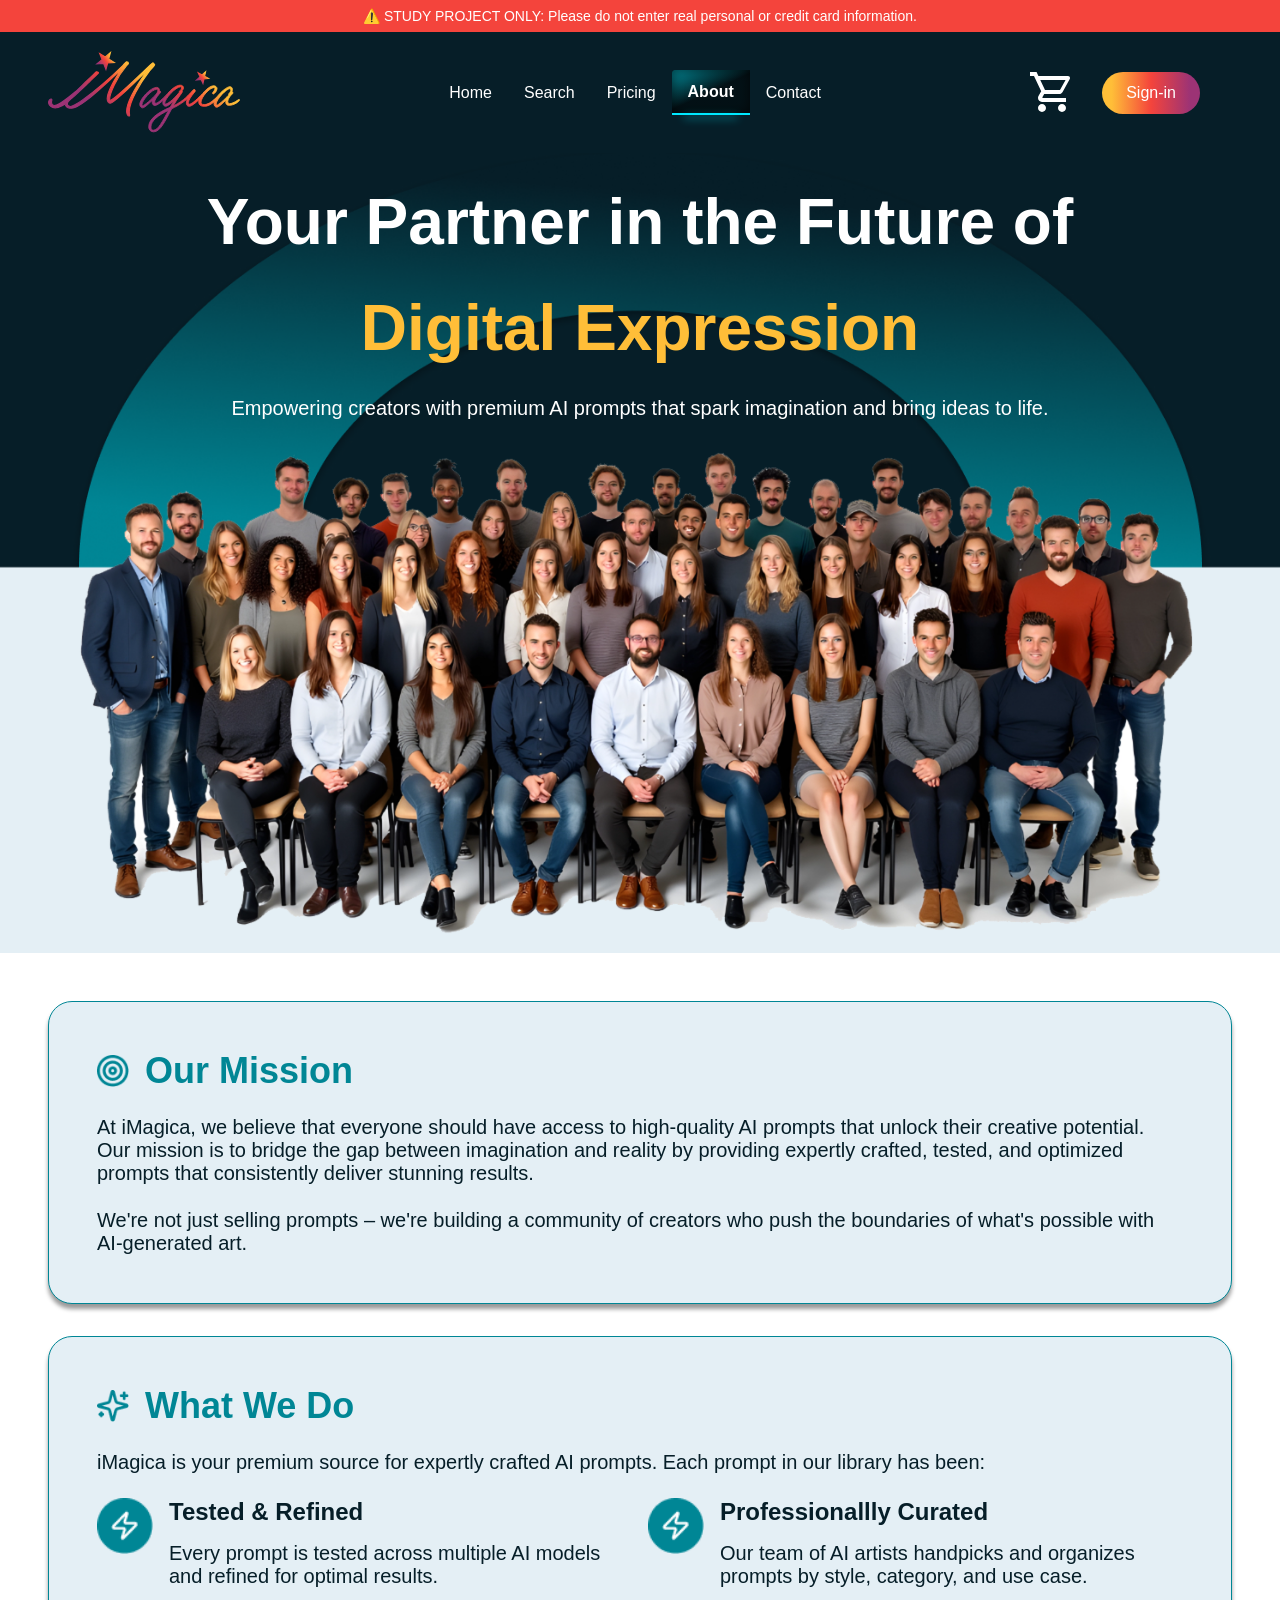
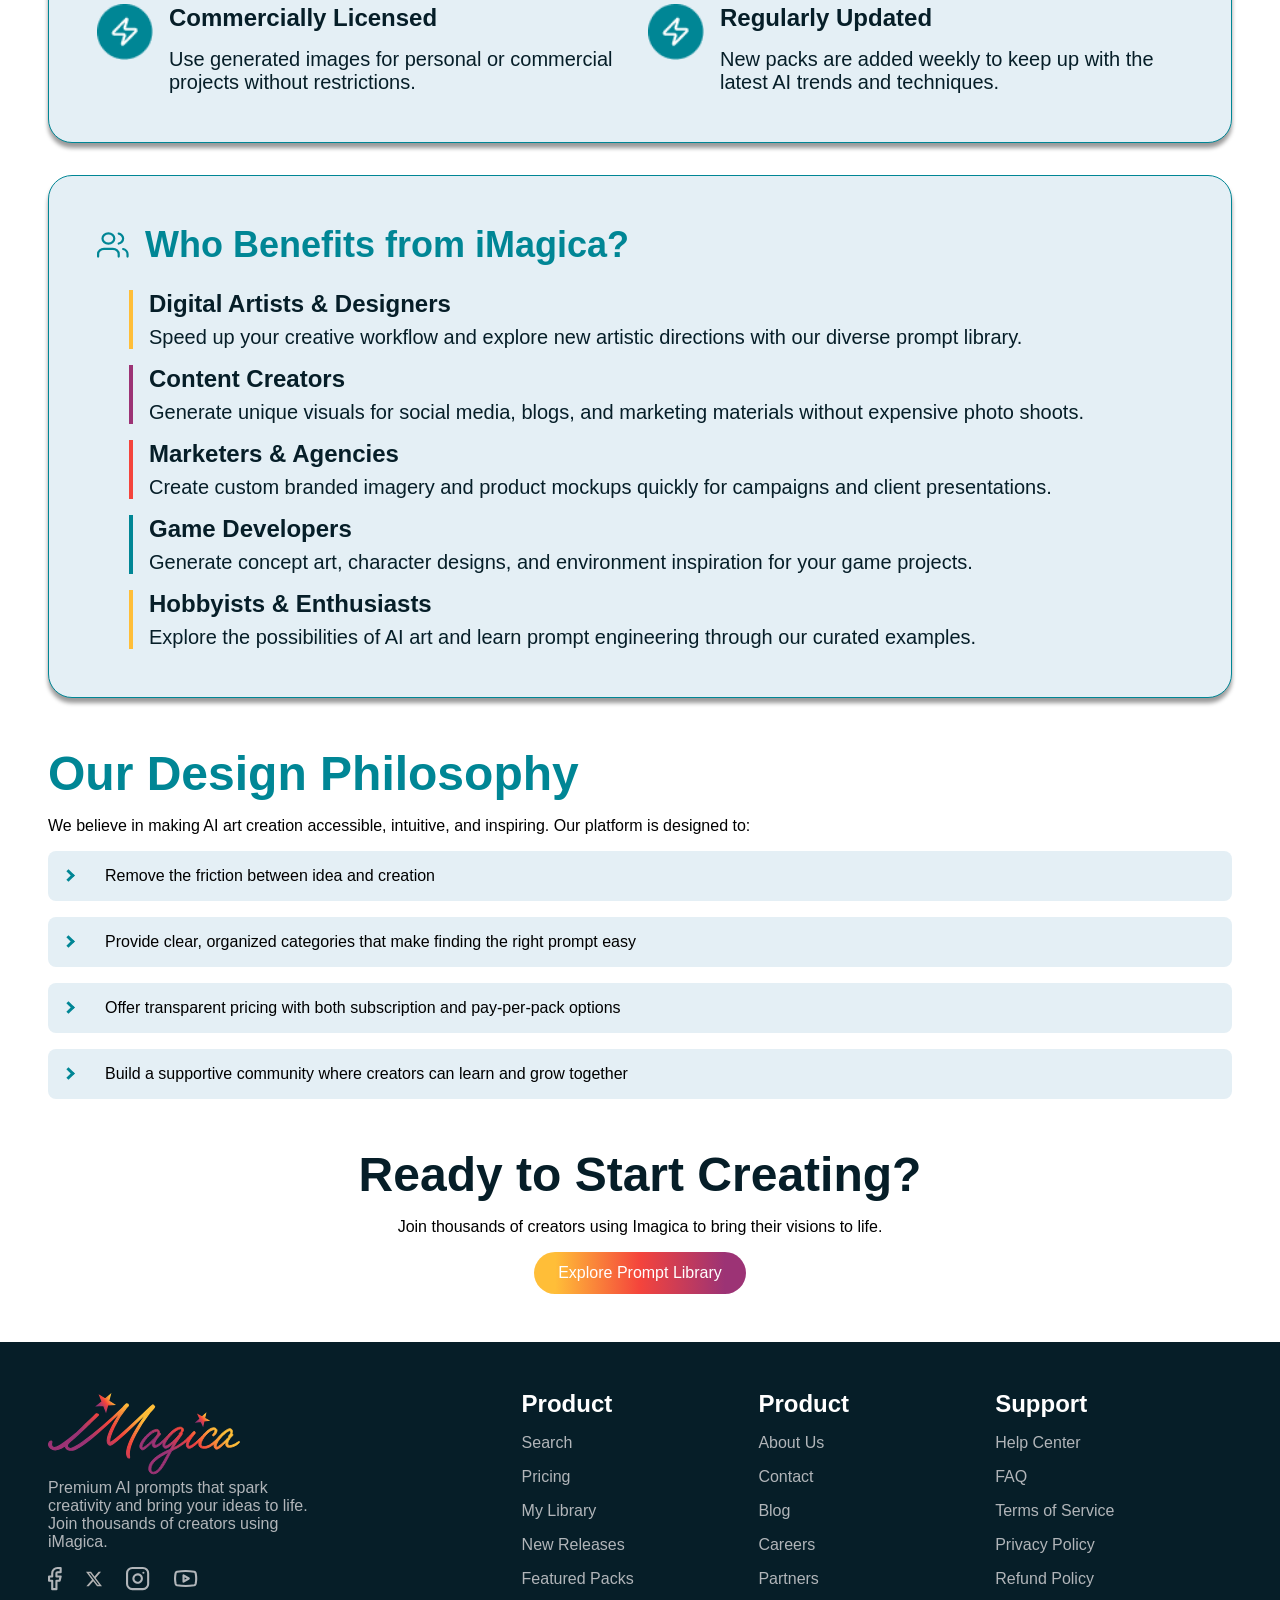
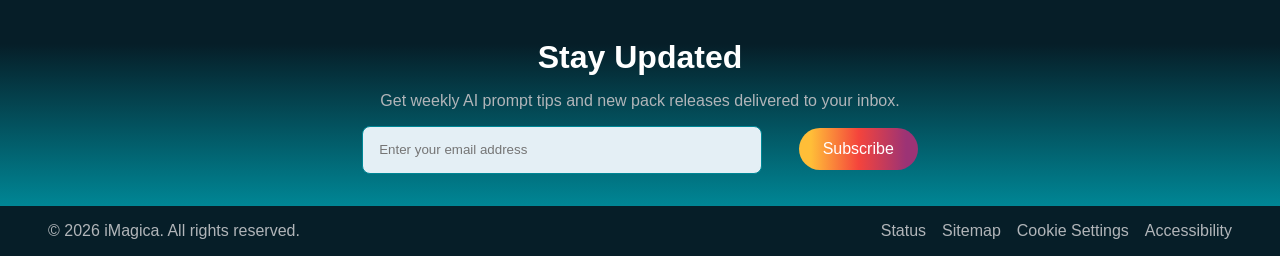
==== commit cac67a78: "Feat: product cart functionality" ====
--- a/about.html
+++ b/about.html
@@ -9,6 +9,9 @@
 </head>
 
 <body>
+  <div class="demoBanner">
+      ⚠️ STUDY PROJECT ONLY: Please do not enter real personal or credit card information.
+  </div>
   <header>
     <a href="index.html">
       <img class="logo" src="assets/images/logo.svg" alt="iMagica Logo">
@@ -21,7 +24,10 @@
       <a href="contact.html">Contact</a>
     </nav>
     <div class="rightHeader">
-      <a href="checkoutProduct.html"><img id="headerCart" src="assets/images/headerCart.svg" alt="cart icon"></a>
+      <a href="checkoutProduct.html" class="cartIconContainer">
+        <img class="cartIconMain" src="assets/images/cartIcon.svg" alt="cart icon">
+        <span class="cartBadge">0</span>
+      </a>
       <a href="signIn.html"><button class="multiButton">Sign-in</button></a>
     </div>
   </header>
@@ -30,10 +36,13 @@
     <a href="index.html"><img src="assets/images/logo.svg" alt="iMagica Logo" class="mobileLogo"></a>
     <div class="mobileHeaderIcons">
       <div class="rightHeader">
-        <a href="checkoutProduct.html"><img id="headerCart" src="assets/images/headerCart.svg" alt="cart icon"></a>
-      </div>
-      <a href="account.html"><img src="assets/images/profileIcon.svg" alt="Profile"></a>
-    </div>
+        <a href="checkoutProduct.html" class="cartIconContainer">
+          <img class="cartIconMain" src="assets/images/cartIcon.svg" alt="cart icon">
+          <span class="cartBadge">0</span>
+        </a>
+        <a href="account.html"><img src="assets/images/profileIcon.svg" alt="Profile"></a>
+       </div>
+     </div>
   </div>
 
   <section class="aboutHeroSection">
@@ -238,5 +247,5 @@
     </div>
   </footer>
 </body>
-
+<script src="js/app.js"></script>
 </html>
--- a/css/app.css
+++ b/css/app.css
@@ -23,7 +23,15 @@
 }
 
 .logo {
-  width: 13rem;
+  width: 12rem;
+}
+
+.demoBanner {
+  background: #F4443C;
+  color: #ffffff;
+  text-align: center;
+  padding: 0.5rem;
+  font-size: 0.875rem;
 }
 
 .navbar {
@@ -80,8 +88,6 @@
   border: none;
   padding: 12px 24px;
   font-size: 16px;
-  font-family: "Lexend Deca", Helvetica;
-  font-weight: 400;
   color: #ffffff;
   cursor: pointer; 
   white-space: nowrap;
@@ -92,6 +98,23 @@
   color: #061e28ac;
 }
 
+.homeMultiButton {
+  background: linear-gradient(90deg, rgba(255, 190, 56, 1) 10%, rgba(244, 68, 60, 1) 50%, rgba(156, 51, 117, 1) 90%);
+  border-radius: 24px;
+  border: none;
+  padding: 12px 24px;
+  font-size: 16px;
+  color: #ffffff;
+  cursor: pointer; 
+  white-space: nowrap;
+  width: 100%;
+}
+
+.homeMultiButton:hover {
+  background: linear-gradient(90deg, rgba(255, 189, 56, 0.7) 20%, rgba(244, 69, 60, 0.7) 50%, rgba(156, 51, 118, 0.7) 80%);
+  color: #061e28ac;
+}
+
 .rightHeader { 
   display: flex;
   gap: 2rem;
@@ -101,6 +124,44 @@
 #headerCart {
   width: 3rem;
   height: 3rem;
+}
+
+.cartIconContainer {
+  position: relative;
+  display: inline-block;
+  text-decoration: none;
+}
+
+.cartIconMain {
+  width: 2.5rem;
+  height: 2.5em;
+  display: block;
+}
+
+.cartBadge {
+  position: absolute;
+  top: -7px;
+  right: -4px;
+  background-color: #F4443C;
+  color: #ffffff !important; 
+  font-size: 0.8rem;
+  font-weight: 700;
+  width: 1.5rem;
+  height: 1.5rem;
+  border-radius: 50%;
+  border: 2px solid #061e28;
+  display: none;
+  align-items: center;
+  justify-content: center;
+  line-height: 1;
+  text-align: center;
+  padding: 0;
+  overflow: hidden;
+  z-index: 10;   
+}
+
+.cartBadge.show {
+  display: flex;
 }
 
 footer {
@@ -208,9 +269,9 @@
   justify-content: center;
   gap: 2rem;
   color: #ffffff;
-  font-size: 2.5rem;
-  font-weight: 600;
-  margin: 0 3rem;
+  font-size: 2rem;
+  font-weight: 600;
+  margin: 0 2rem;
 }
 
 .magicContainer {
@@ -221,14 +282,14 @@
 #magicBase {
   top: 0;
   left: 0;
-  height: 7rem;
+  height: 6rem;
 }
 
 #magicOverlay {
   position: absolute;
   top: 0;
   left: 0;
-  height: 7rem;
+  height: 6rem;
   animation: magic-fade 2s ease-in-out infinite;
 }
 
@@ -306,6 +367,8 @@
   padding: 0.4rem 0.8rem;
   font-size: 0.875rem;
   color: #b1b5b9;
+  cursor: pointer;
+  transition: all 0.2s ease;
 }
 
 .styleTag:hover {
@@ -322,10 +385,8 @@
 }
 
 #featuredPacksContainer {
-  display: flex; 
-  flex-wrap: wrap;
-  justify-content: center;
-  gap: 1rem;
+  display: grid; 
+  grid-template-columns: repeat(auto-fit, minmax(300px, 1fr));
 }
 
 .packCard {
@@ -334,10 +395,8 @@
   border: #b1b5b9 1px solid;
   border-radius: 8px;
   box-shadow: 0 5px 4px rgba(0, 0, 0, 0.4);
-  width: 100%;
-  max-width: 400px;
-  min-width: 300px;
   overflow: hidden;
+  max-width: 350px;
   background: #e4eff5;
   margin: 0 auto;
 }
@@ -395,6 +454,14 @@
   font-size: 0.75rem;
   color: #008695;
   align-content: center;
+  cursor: pointer;
+  transition: all 0.2s ease;
+}
+
+.cardTag:hover {
+  background-color: #008695;
+  color: #ffffff !important;
+  border-color: #008695;
 }
 
 .promptCount {
@@ -448,9 +515,8 @@
 } 
 
 #trustSection {
-  display: flex;
-  flex-wrap: wrap;
-  gap: 2rem;
+  display: grid;
+  grid-template-columns: repeat(auto-fit, minmax(250px, 1fr));
   align-items: center;
   padding: 2rem;
   background: #e4eff5;
@@ -465,7 +531,7 @@
   width: 20rem;
   border: #008695 1px solid;
   border-radius: 8px;
-  padding: 2rem 3rem;
+  padding: 1rem 2rem;
   background: #ffffff;
   text-align: center;
 }
@@ -488,7 +554,6 @@
 
 #whySection {
   background: #008695;
-  width: 90%;
   max-width: 1200px;
   margin: 3rem auto;
   padding: 3rem 2rem;
@@ -503,11 +568,9 @@
 }
 
 .whyContent {
-  display: flex;
-  flex-wrap: wrap;
-  flex-direction: row;
-  justify-content: space-around;
-  align-items: flex-start;
+  display: grid;
+  grid-template-columns: repeat(auto-fit, minmax(250px, 1fr));
+  gap: 2rem;
   margin-top: 2rem;
   gap: 2rem;
 }
@@ -1541,8 +1604,13 @@
   color: #061e28;
   border: #008695 1px solid;
   border-radius: 24px;
-  padding: 2rem;
-  text-align: left;
+  padding: 2rem 1rem 1rem 2rem;
+  text-align: left;
+  margin-bottom: 2rem;
+}
+
+#cartItemsList {
+  margin-top: 2rem;
 }
 
 #planPrice {
@@ -1583,6 +1651,7 @@
   justify-content: space-between;
   gap: 4px;
   font-weight: 600;
+  margin-bottom: 2rem;
 }
 
 #guaranteeContainer {
@@ -1637,6 +1706,11 @@
   border: 1px solid #008695;
   border-radius: 24px;
   text-align: left;
+}
+
+#guaranteeContainer, 
+.secureCheckoutNote {
+  margin-top: auto; 
 }
 
 #saveTag { 
@@ -1720,6 +1794,13 @@
 .productSummary {
   display: flex;
   gap: 1rem;
+  margin-bottom: 1.5rem;
+  padding-bottom: 1rem;
+  border-bottom: 1px solid #008695;
+}
+
+.productSummary:last-of-type {
+  border-bottom: none;
 }
 
 #downloadMessage {
@@ -1882,7 +1963,7 @@
   gap: 1rem;
   border: #b1b5b9 1px solid;
   border-radius: 24px;
-  padding: 0.75rem 1rem;
+  padding: 0.5rem 1rem;
   width: 100%;
 }
 
@@ -1891,6 +1972,102 @@
   width: 100%;
   font-size: 1.25rem;
   background: transparent;
+  color: #ffffff;
+  outline: none;
+}
+
+.homeInputSearch:focus-within {
+  border-color: #00e9ff;
+  box-shadow: 0 0 8px rgba(0, 233, 255, 0.3);
+}
+
+.searchSortContainer {
+  display: flex;
+  justify-content: space-between;
+  align-items: center;
+  max-width: 1250px;
+  margin: 0 auto 2rem auto;
+  padding: 0 1rem;
+  gap: 2rem;
+}
+
+.searchWrapper {
+  display: flex;
+  align-items: center;
+  gap: 1rem;
+  border: #b1b5b9 1px solid;
+  border-radius: 24px;
+  padding: 0.8rem 1.5rem;
+  flex: 2;
+  background: #ffffff;
+}
+
+.searchWrapper input {
+  border: none;
+  width: 100%;
+  font-size: 1rem;
+  outline: none;
+}
+
+.sortWrapper {
+  flex: 1;
+  display: flex;
+  align-items: center;
+  gap: 1rem;
+  justify-content: flex-end;
+}
+
+#sortPacks {
+  padding: 0.8rem;
+  border-radius: 8px;
+  border: 1px solid #008695;
+  background: #ffffff;
+  cursor: pointer;
+}
+
+.v2-note {
+  text-align: center;
+  color: #b1b5b9;
+  margin: 4rem 0;
+  font-style: italic;
+}
+
+/* --- Animation Keyframes --- */
+@keyframes fadeInCard {
+  from { opacity: 0; transform: translateY(10px); }
+  to { opacity: 1; transform: translateY(0); }
+}
+
+/* The class we will trigger with JS */
+.fadeIn {
+  animation: fadeInCard 0.4s ease-out forwards;
+}
+
+#noResultsMessage {
+  flex-direction: column;
+  align-items: center;
+  justify-content: center;
+  padding: 4rem 2rem;
+  text-align: center;
+  gap: 1.5rem;
+  color: #061e28;
+  width: 100%;
+}
+
+.noResultsIcon {
+  width: 4rem;
+  opacity: 0.3;
+  filter: grayscale(1);
+}
+
+#noResultsMessage h2 {
+  font-size: 2rem;
+  font-weight: 600;
+}
+
+#noResultsMessage p {
+  color: #b1b5b9;
+  max-width: 400px;
 }
 
 /* --- Hide Mobile UI by default --- */
@@ -1904,8 +2081,12 @@
     display: none;
   }
 
+  .packCard {
+    max-width: 100%; 
+  }
+
   .libraryGrid {
-    grid-template-columns: 1fr 1fr;
+    grid-template-columns: repeat(2, 1fr);
     gap: 2rem;
     margin-bottom: 3rem;
   }
@@ -2238,4 +2419,14 @@
     font-size: 1rem;
   }
 
+  .searchSortContainer {
+    flex-direction: column;
+    gap: 1rem;
+  }
+  .searchWrapper, .sortWrapper { 
+    width: 100%; 
+    justify-content: center; 
+  }
+
+
 }
